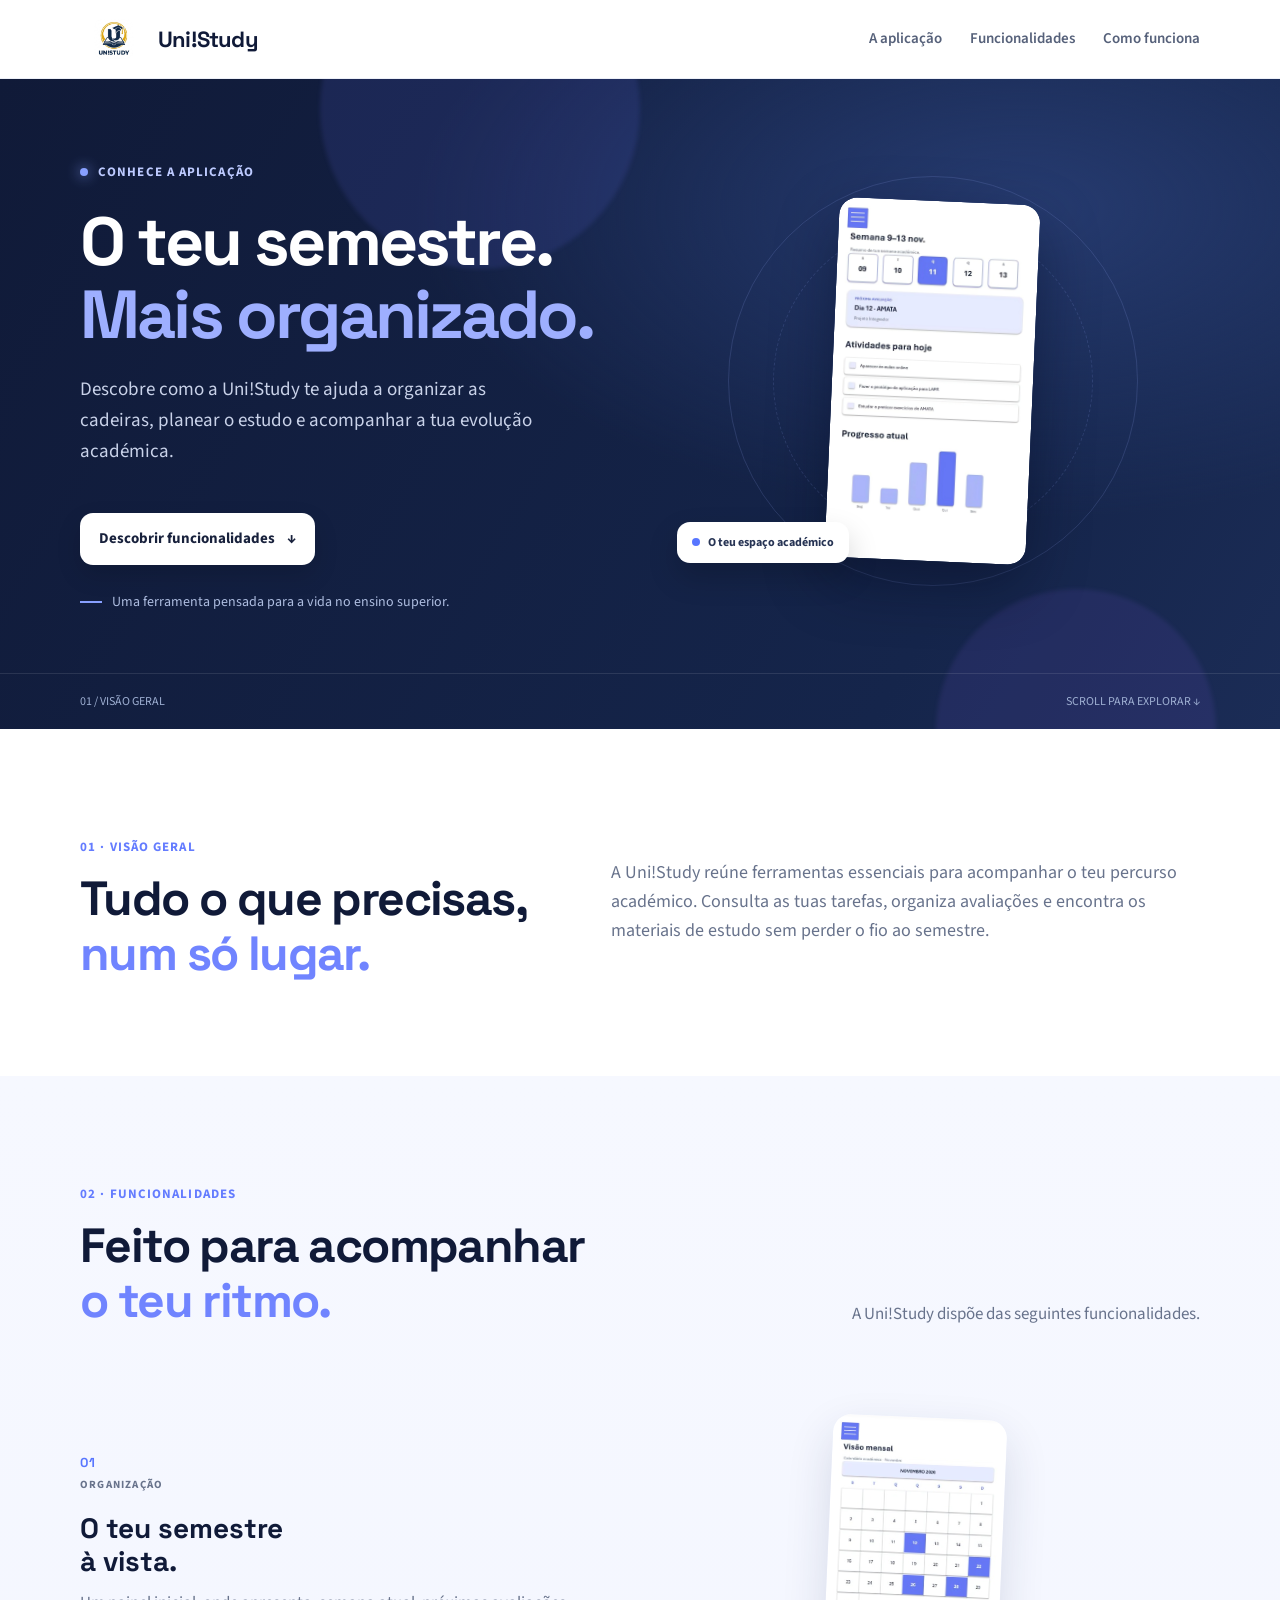
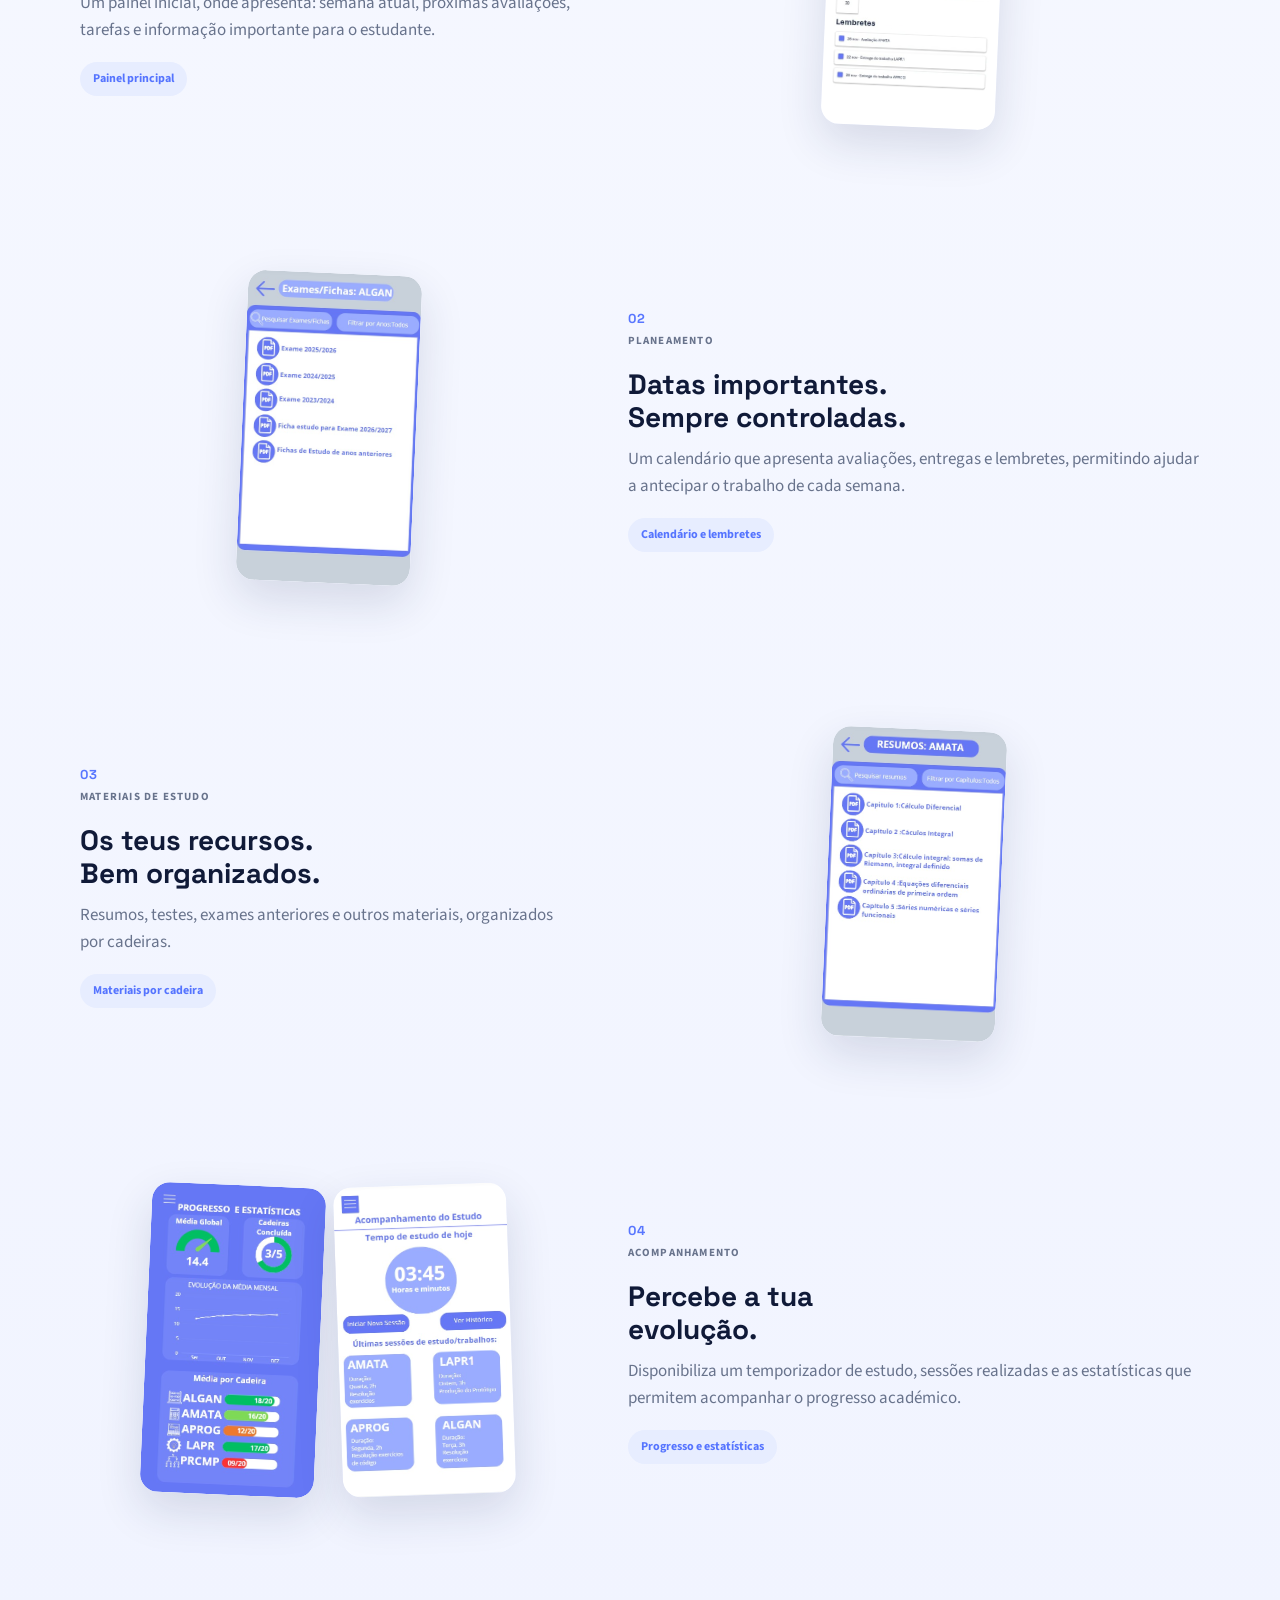
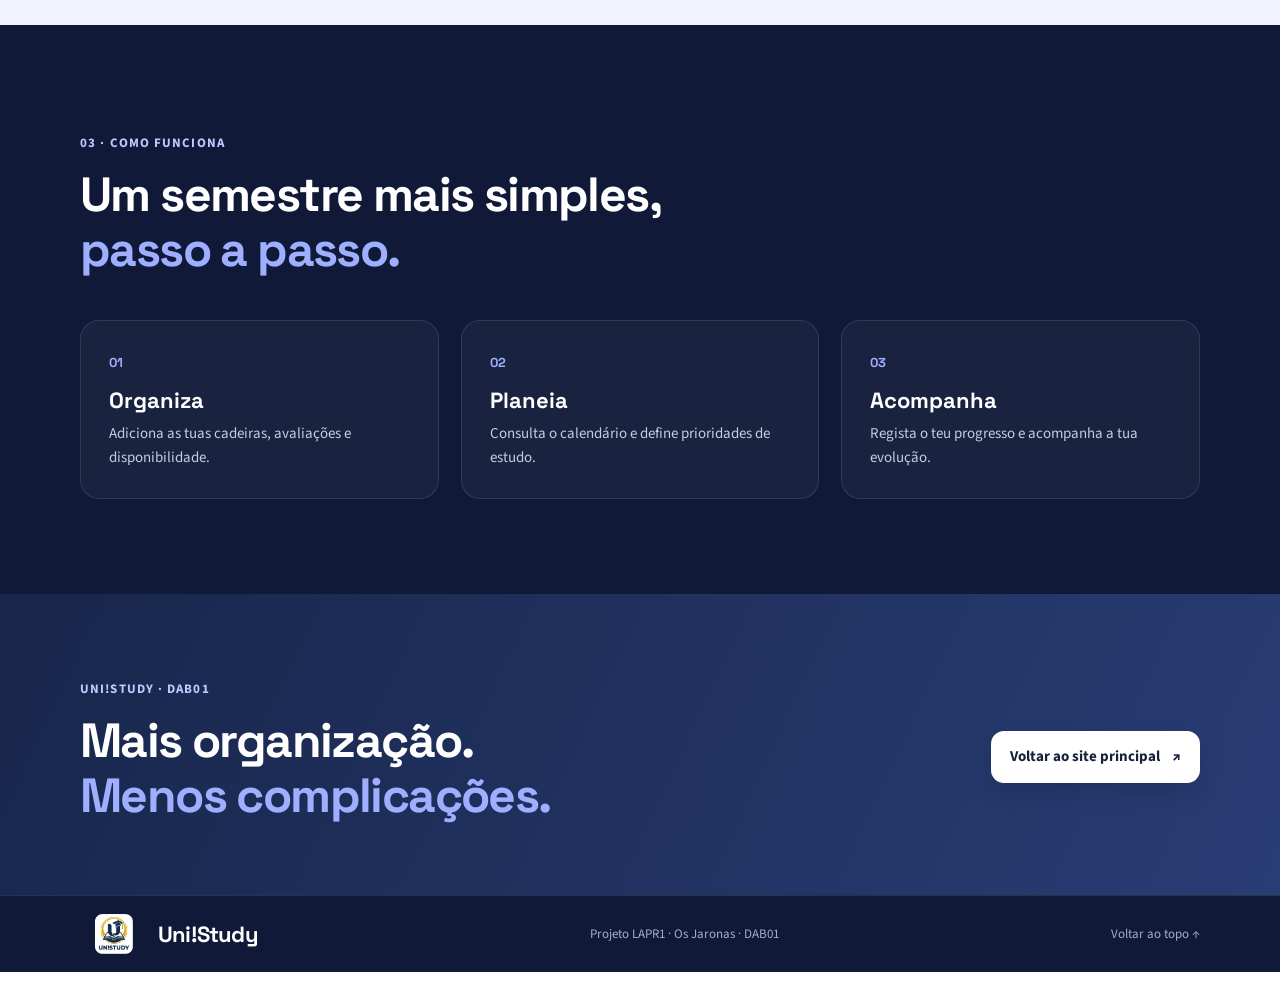
==== aplicacao.html @ e9f50d37 "Increase logo size in header and footer" ====
<!DOCTYPE html>
<html lang="pt">
<head>
  <meta charset="UTF-8">
  <meta name="viewport" content="width=device-width, initial-scale=1.0">
  <meta name="description" content="Conhece as funcionalidades da aplicação Uni!Study.">
  <title>Conhece a Uni!Study | Os Jaronas</title>
  <link rel="preconnect" href="https://fonts.googleapis.com">
  <link rel="preconnect" href="https://fonts.gstatic.com" crossorigin>
  <link href="https://fonts.googleapis.com/css2?family=Space+Grotesk:wght@500;600;700&family=Source+Sans+3:wght@400;600;700&display=swap" rel="stylesheet">
  <link rel="stylesheet" href="css/aplicacao.css">
</head>
<body>
  <header class="site-header">
    <div class="container header-inner">
      <a class="brand" href="index.html" aria-label="Uni!Study - página inicial">
        <img src="images/App-logo.png" alt="Logótipo Uni!Study" class="brand-logo" style="width:68px;height:68px;max-width:none;max-height:none;object-fit:contain;transform:scale(2);transform-origin:center;display:block;">
        <span>Uni!Study</span>
      </a>
      <nav aria-label="Navegação principal">
        <a href="#visao-geral">A aplicação</a>
        <a href="#funcionalidades">Funcionalidades</a>
        <a href="#como-funciona">Como funciona</a>
      </nav>
    </div>
  </header>

  <main>
    <section class="hero">
      <div class="hero-glow glow-one"></div><div class="hero-glow glow-two"></div>
      <div class="container hero-grid">
        <div class="hero-copy">
          <p class="eyebrow"><span></span> CONHECE A APLICAÇÃO</p>
          <h1>O teu semestre.<br><em>Mais organizado.</em></h1>
          <p class="hero-description">Descobre como a Uni!Study te ajuda a organizar as cadeiras, planear o estudo e acompanhar a tua evolução académica.</p>
          <a class="button button-light" href="#visao-geral">Descobrir funcionalidades <span>↓</span></a>
          <div class="hero-note"><span class="note-line"></span> Uma ferramenta pensada para a vida no ensino superior.</div>
        </div>
        <div class="hero-visual">
          <div class="app-print-card hero-print">
            <img src="images/image2.jpg" alt="Captura de ecrã da aplicação Uni!Study" width="380" height="340">
          </div>
          <div class="floating-label"><span class="floating-dot"></span> O teu espaço académico</div>
          <div class="hero-orbit orbit-a"></div><div class="hero-orbit orbit-b"></div>
        </div>
      </div>
      <div class="hero-bottom"><div class="container"><span>01 / VISÃO GERAL</span><span>SCROLL PARA EXPLORAR ↓</span></div></div>
    </section>

    <section class="intro-section section" id="visao-geral">
      <div class="container intro-grid">
        <div>
          <p class="eyebrow eyebrow-dark">01 · VISÃO GERAL</p>
          <h2>Tudo o que precisas,<br><em>num só lugar.</em></h2>
        </div>
        <div class="intro-text">
          <p>A Uni!Study reúne ferramentas essenciais para acompanhar o teu percurso académico. Consulta as tuas tarefas, organiza avaliações e encontra os materiais de estudo sem perder o fio ao semestre.</p>
        </div>
      </div>
    </section>

    <section class="feature-section section" id="funcionalidades">
      <div class="container">
        <div class="section-heading">
          <div><p class="eyebrow eyebrow-dark">02 · FUNCIONALIDADES</p><h2>Feito para acompanhar<br><em>o teu ritmo.</em></h2></div>
          <p>A Uni!Study dispõe das seguintes funcionalidades.</p>
        </div>

        <article class="feature-row">
          <div class="feature-copy">
            <span class="feature-number">01</span><p class="feature-label">ORGANIZAÇÃO</p>
            <h3>O teu semestre<br>à vista.</h3>
            <p>Um painel inicial, onde apresenta: semana atual, próximas avaliações, tarefas e informação importante para o estudante.</p>
            <span class="feature-chip">Painel principal</span>
          </div>
          <div class="feature-image">
            <div class="app-print-card">
              <img src="images/image3.jpeg" alt="Ecrã do painel principal" width="380" height="340">
            </div>
          </div>
        </article>

        <article class="feature-row reverse">
          <div class="feature-copy">
            <span class="feature-number">02</span><p class="feature-label">PLANEAMENTO</p>
            <h3>Datas importantes.<br>Sempre controladas.</h3>
            <p>Um calendário que apresenta avaliações, entregas e lembretes, permitindo ajudar a antecipar o trabalho de cada semana.</p>
            <span class="feature-chip">Calendário e lembretes</span>
          </div>
          <div class="feature-image">
            <div class="app-print-card">
              <img src="images/image4.jpeg" alt="Ecrã do calendário da aplicação" width="380" height="340">
            </div>
          </div>
        </article>

        <article class="feature-row">
          <div class="feature-copy">
            <span class="feature-number">03</span><p class="feature-label">MATERIAIS DE ESTUDO</p>
            <h3>Os teus recursos.<br>Bem organizados.</h3>
            <p>Resumos, testes, exames anteriores e outros materiais, organizados por cadeiras.</p>
            <span class="feature-chip">Materiais por cadeira</span>
          </div>
          <div class="feature-image">
            <div class="app-print-card">
              <img src="images/image5.jpeg" alt="Ecrã dos materiais de estudo" width="380" height="340">
            </div>
          </div>
        </article>

        <article class="feature-row reverse">
          <div class="feature-copy">
            <span class="feature-number">04</span><p class="feature-label">ACOMPANHAMENTO</p>
            <h3>Percebe a tua<br>evolução.</h3>
            <p>Disponibiliza um temporizador de estudo, sessões realizadas e as estatísticas que permitem acompanhar o progresso académico.</p>
            <span class="feature-chip">Progresso e estatísticas</span>
          </div>
          <div class="feature-image">
            <div class="app-print-card">
              <img src="images/image6.jpeg" alt="Ecrã de acompanhamento do progresso" width="380" height="340">
            </div>
            <div class="app-print-card">
              <img src="images/image7.jpeg" alt="Segundo ecrã de acompanhamento do progresso" width="380" height="340">
            </div>
          </div>
        </article>
      </div>
    </section>

    <section class="how-section section" id="como-funciona">
      <div class="container">
        <p class="eyebrow">03 · COMO FUNCIONA</p>
        <div class="how-heading"><h2>Um semestre mais simples,<br><em>passo a passo.</em></h2></div>
        <div class="steps">
          <article><span>01</span><h3>Organiza</h3><p>Adiciona as tuas cadeiras, avaliações e disponibilidade.</p></article>
          <article><span>02</span><h3>Planeia</h3><p>Consulta o calendário e define prioridades de estudo.</p></article>
          <article><span>03</span><h3>Acompanha</h3><p>Regista o teu progresso e acompanha a tua evolução.</p></article>
        </div>
      </div>
    </section>

    <section class="closing-section">
      <div class="container closing-inner">
        <div><p class="eyebrow">UNi!STUDY · DAB01</p><h2>Mais organização.<br><em>Menos complicações.</em></h2></div>
        <a class="button button-light" href="index.html">Voltar ao site principal <span>↗</span></a>
      </div>
    </section>
  </main>

  <footer class="footer">
    <div class="container footer-inner">
      <a class="brand footer-brand" href="index.html">
        <img src="images/App-logo.png" alt="Logótipo Uni!Study" class="brand-logo" style="width:68px;height:68px;max-width:none;max-height:none;object-fit:contain;transform:scale(2);transform-origin:center;display:block;">
        <span>Uni!Study</span>
      </a>
      <span>Projeto LAPR1 · Os Jaronas · DAB01</span>
      <a href="#top" onclick="window.scrollTo({top:0,behavior:'smooth'});return false;">Voltar ao topo ↑</a>
    </div>
  </footer>
</body>
</html>
---- css/aplicacao.css ----
:root{--navy:#101a38;--navy-2:#18264b;--blue:#5876ff;--violet:#8a67f5;--ink:#18213c;--muted:#68738c;--pale:#f5f7ff;--white:#fff;--line:#e8ebf5;--font-heading:'Space Grotesk',sans-serif;--font-body:'Source Sans 3',sans-serif}
*{box-sizing:border-box}html{scroll-behavior:smooth;scroll-padding-top:90px}body{margin:0;font-family:var(--font-body);color:var(--ink);background:#fff;font-size:17px;line-height:1.6;overflow-x:hidden}a{color:inherit;text-decoration:none}.container{width:min(1120px,calc(100% - 48px));margin-inline:auto}
.site-header{position:sticky;top:0;z-index:50;background:rgba(255,255,255,.92);backdrop-filter:blur(14px);border-bottom:1px solid rgba(230,234,245,.75)}.header-inner{height:78px;display:flex;align-items:center;justify-content:space-between;gap:26px}.brand{display:flex;align-items:center;gap:10px;font:700 22px var(--font-heading);letter-spacing:-.8px;color:var(--navy)}.brand-mark{width:34px;height:34px;border-radius:10px;display:grid;place-items:center;background:linear-gradient(135deg,var(--blue),var(--violet));color:#fff;font-size:15px}.site-header nav{display:flex;align-items:center;gap:28px}.site-header nav a{font-weight:600;font-size:15px;color:#56617a;transition:color .2s}.site-header nav a:hover{color:var(--blue)}
.hero{position:relative;overflow:hidden;background:radial-gradient(ellipse at 80% 20%,#263b70 0,transparent 42%),linear-gradient(120deg,#101a38,#15254b 75%,#1b2c56);color:#fff;min-height:620px;max-height:740px}.hero-grid{position:relative;z-index:2;display:grid;grid-template-columns:minmax(0,1fr) minmax(0,1fr);align-items:center;gap:50px;padding-top:70px;padding-bottom:60px}.hero-copy{max-width:540px;min-width:0}.eyebrow{display:flex;align-items:center;gap:10px;color:#bdcaff;font-weight:700;font-size:13px;letter-spacing:1.1px;text-transform:uppercase}.eyebrow span{width:8px;height:8px;background:#88a0ff;border-radius:50%;box-shadow:0 0 14px #88a0ff}.eyebrow-dark{color:#647cff}.eyebrow-dark span{display:none}.hero h1{font:700 clamp(44px,5.4vw,68px)/1.08 var(--font-heading);letter-spacing:-2.8px;margin:22px 0}.hero h1 em,.section-heading h2 em,.intro-section h2 em,.how-section h2 em,.closing-section h2 em{font-style:normal;color:#9eafff}.section-heading h2 em,.intro-section h2 em{color:#7084ff}.hero-description{font-size:19px;color:#c9d2e9;max-width:475px;line-height:1.65}.button{display:inline-flex;align-items:center;gap:12px;border-radius:13px;padding:14px 19px;font-weight:700;font-size:15px;margin-top:26px;transition:transform .2s,box-shadow .2s}.button:hover{transform:translateY(-2px)}.button-light{color:#18213c;background:#fff;box-shadow:0 10px 24px rgba(0,0,0,.13)}.button-light:hover{box-shadow:0 13px 30px rgba(0,0,0,.2)}.hero-note{margin-top:26px;color:#aebde0;font-size:14px;display:flex;align-items:center;gap:10px}.note-line{width:22px;height:2px;background:#88a0ff;display:inline-block}.hero-visual{position:relative;height:400px;min-width:0;display:flex;align-items:center;justify-content:center}.floating-label{position:absolute;z-index:3;bottom:18px;left:12px;display:flex;align-items:center;gap:8px;background:#fff;color:#273454;padding:11px 15px;border-radius:13px;font-size:12px;font-weight:700;box-shadow:0 14px 30px rgba(0,0,0,.18)}.floating-dot{width:8px;height:8px;border-radius:50%;background:#5876ff}.hero-orbit{position:absolute;border:1px solid rgba(153,174,255,.16);border-radius:50%}.orbit-a{width:410px;height:410px}.orbit-b{width:320px;height:320px;border-style:dashed}.hero-glow{position:absolute;border-radius:50%;filter:blur(2px);pointer-events:none}.glow-one{width:320px;height:320px;background:rgba(104,118,255,.12);top:-130px;left:25%}.glow-two{width:280px;height:280px;background:rgba(144,104,255,.1);bottom:-140px;right:5%}.hero-bottom{border-top:1px solid rgba(255,255,255,.1);position:relative;z-index:2}.hero-bottom .container{height:55px;display:flex;justify-content:space-between;align-items:center;color:#9eafd2;font-size:12px}

.app-print-card{position:relative!important;z-index:2!important;width:auto!important;max-width:100%!important;height:auto!important;max-height:360px!important;border-radius:18px!important;overflow:hidden!important;background:transparent!important;border:none!important;box-shadow:0 22px 60px rgba(4,10,29,.42)!important;transform:rotate(2.5deg)!important}
.app-print-card img{width:auto!important;height:auto!important;max-width:100%!important;max-height:360px!important;border-radius:18px!important;object-fit:contain!important;display:block!important}

.section{padding:95px 0}.intro-section{background:#fff}.intro-grid{display:grid;grid-template-columns:minmax(0,1fr) minmax(0,1.2fr);gap:40px;align-items:center}.intro-section h2,.section-heading h2,.how-section h2,.closing-section h2{font:700 clamp(34px,4vw,48px)/1.15 var(--font-heading);letter-spacing:-1.6px;margin:0;color:var(--navy)}.intro-text p{margin:0;color:var(--muted);font-size:18px}
.feature-section{background:linear-gradient(180deg,#f6f8ff,#f1f4ff)}.section-heading{display:flex;justify-content:space-between;align-items:end;gap:30px;margin-bottom:54px}.section-heading>p{margin:0;color:var(--muted);font-size:17px}
.feature-row{display:grid;grid-template-columns:minmax(0,1fr) minmax(0,1.15fr);gap:50px;align-items:center;margin-bottom:76px}.feature-row:last-child{margin-bottom:0}.feature-row.reverse .feature-copy{order:2}.feature-row.reverse .feature-image{order:1}.feature-number{font:700 13px var(--font-heading);color:var(--blue);letter-spacing:1.2px}.feature-label{font-size:11px;letter-spacing:1.2px;text-transform:uppercase;font-weight:700;color:#8b95ab;margin:6px 0 8px}.feature-copy h3{font:700 28px/1.18 var(--font-heading);margin:0 0 12px;color:var(--navy)}.feature-copy p{margin:0 0 18px;color:var(--muted)}.feature-chip{display:inline-block;padding:7px 13px;border-radius:999px;background:#e7edff;color:#5574ff;font-size:12px;font-weight:700}
.feature-image{position:relative;min-height:380px;min-width:0;display:flex;flex-wrap:wrap;gap:18px;align-items:center;justify-content:center}.feature-image .app-print-card{box-shadow:0 18px 45px rgba(25,40,85,.14)!important;max-height:310px!important}.feature-image .app-print-card img{max-height:310px!important}.feature-image .app-print-card:nth-child(2){transform:rotate(-2deg)!important}.image-index{position:absolute;bottom:8px;right:12px;z-index:3;font:700 11px var(--font-heading);letter-spacing:1.2px;color:#68738c;background:rgba(255,255,255,.9);padding:5px 10px;border-radius:8px}

.how-section{background:#101a38;color:#fff}.how-section h2{color:#fff}.steps{display:grid;grid-template-columns:repeat(3,minmax(0,1fr));gap:22px;margin-top:42px}.steps article{background:rgba(255,255,255,.04);border:1px solid rgba(255,255,255,.11);border-radius:19px;padding:28px}.steps article span{font:700 13px var(--font-heading);color:#9eafff}.steps article h3{font:700 22px var(--font-heading);margin:10px 0 8px}.steps article p{margin:0;color:#c4cde3;font-size:15px}
.closing-section{padding:72px 0;background:linear-gradient(115deg,#18264b,#293d75);color:#fff}.closing-section h2{color:#fff}.closing-inner{display:flex;align-items:center;justify-content:space-between;gap:24px;flex-wrap:wrap}
.footer{background:#101a38;color:#fff;border-top:1px solid rgba(255,255,255,.1)}.footer-inner{height:76px;display:flex;align-items:center;justify-content:space-between;gap:20px;font-size:13px;color:#9eafd2}.footer-brand{color:#fff}

@media(max-width:720px){.hero{max-height:none}.site-header nav{gap:16px}.site-header nav a{font-size:13px}.hero-grid,.intro-grid,.feature-row,.steps{grid-template-columns:1fr}.feature-row.reverse .feature-copy,.feature-row.reverse .feature-image{order:0}.hero-visual,.feature-image{height:auto;min-height:320px}.app-print-card,.app-print-card img,.feature-image .app-print-card,.feature-image .app-print-card img{max-height:260px!important}.section-heading{display:block}.section-heading>p{margin-top:14px}.footer-inner{height:auto;flex-wrap:wrap;padding:18px 0}}
@media(max-width:420px){.container{width:calc(100% - 30px)}.hero-visual,.feature-image{min-height:280px}.app-print-card,.app-print-card img,.feature-image .app-print-card,.feature-image .app-print-card img{max-height:230px!important}}
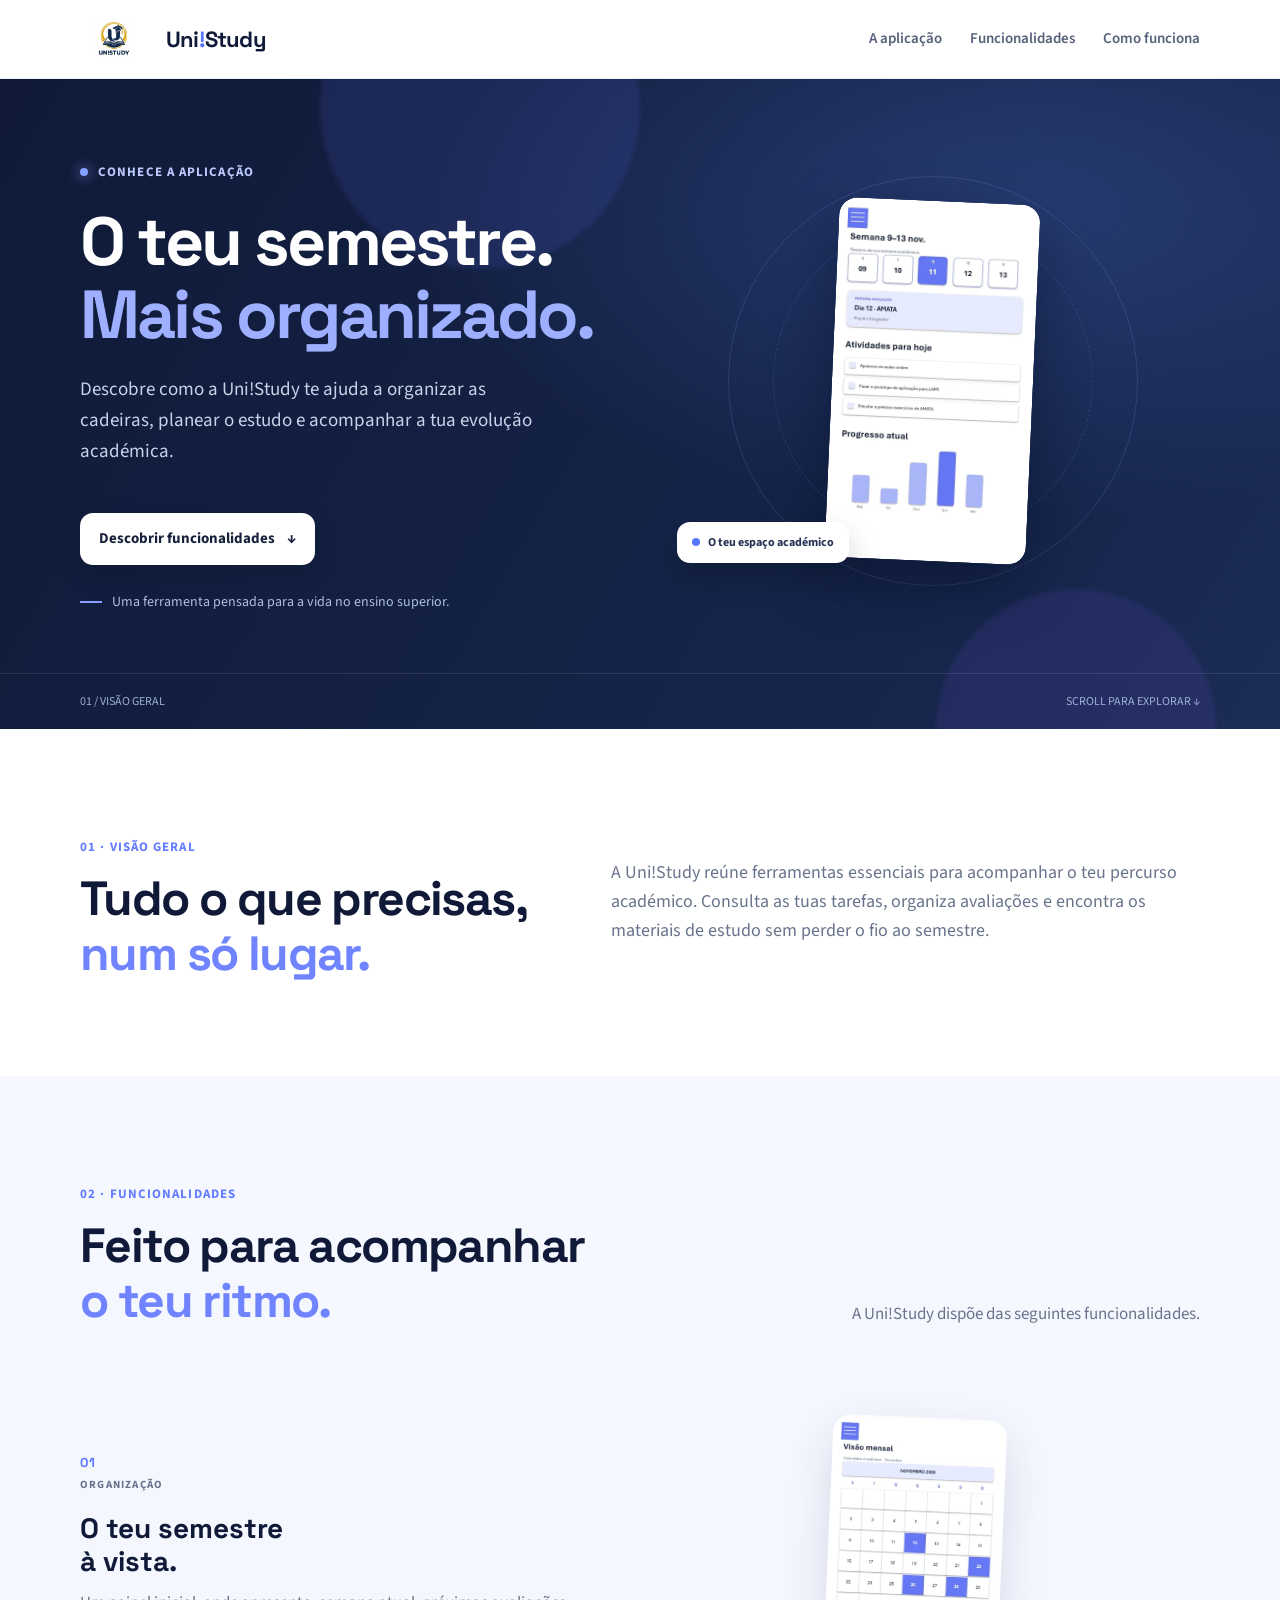
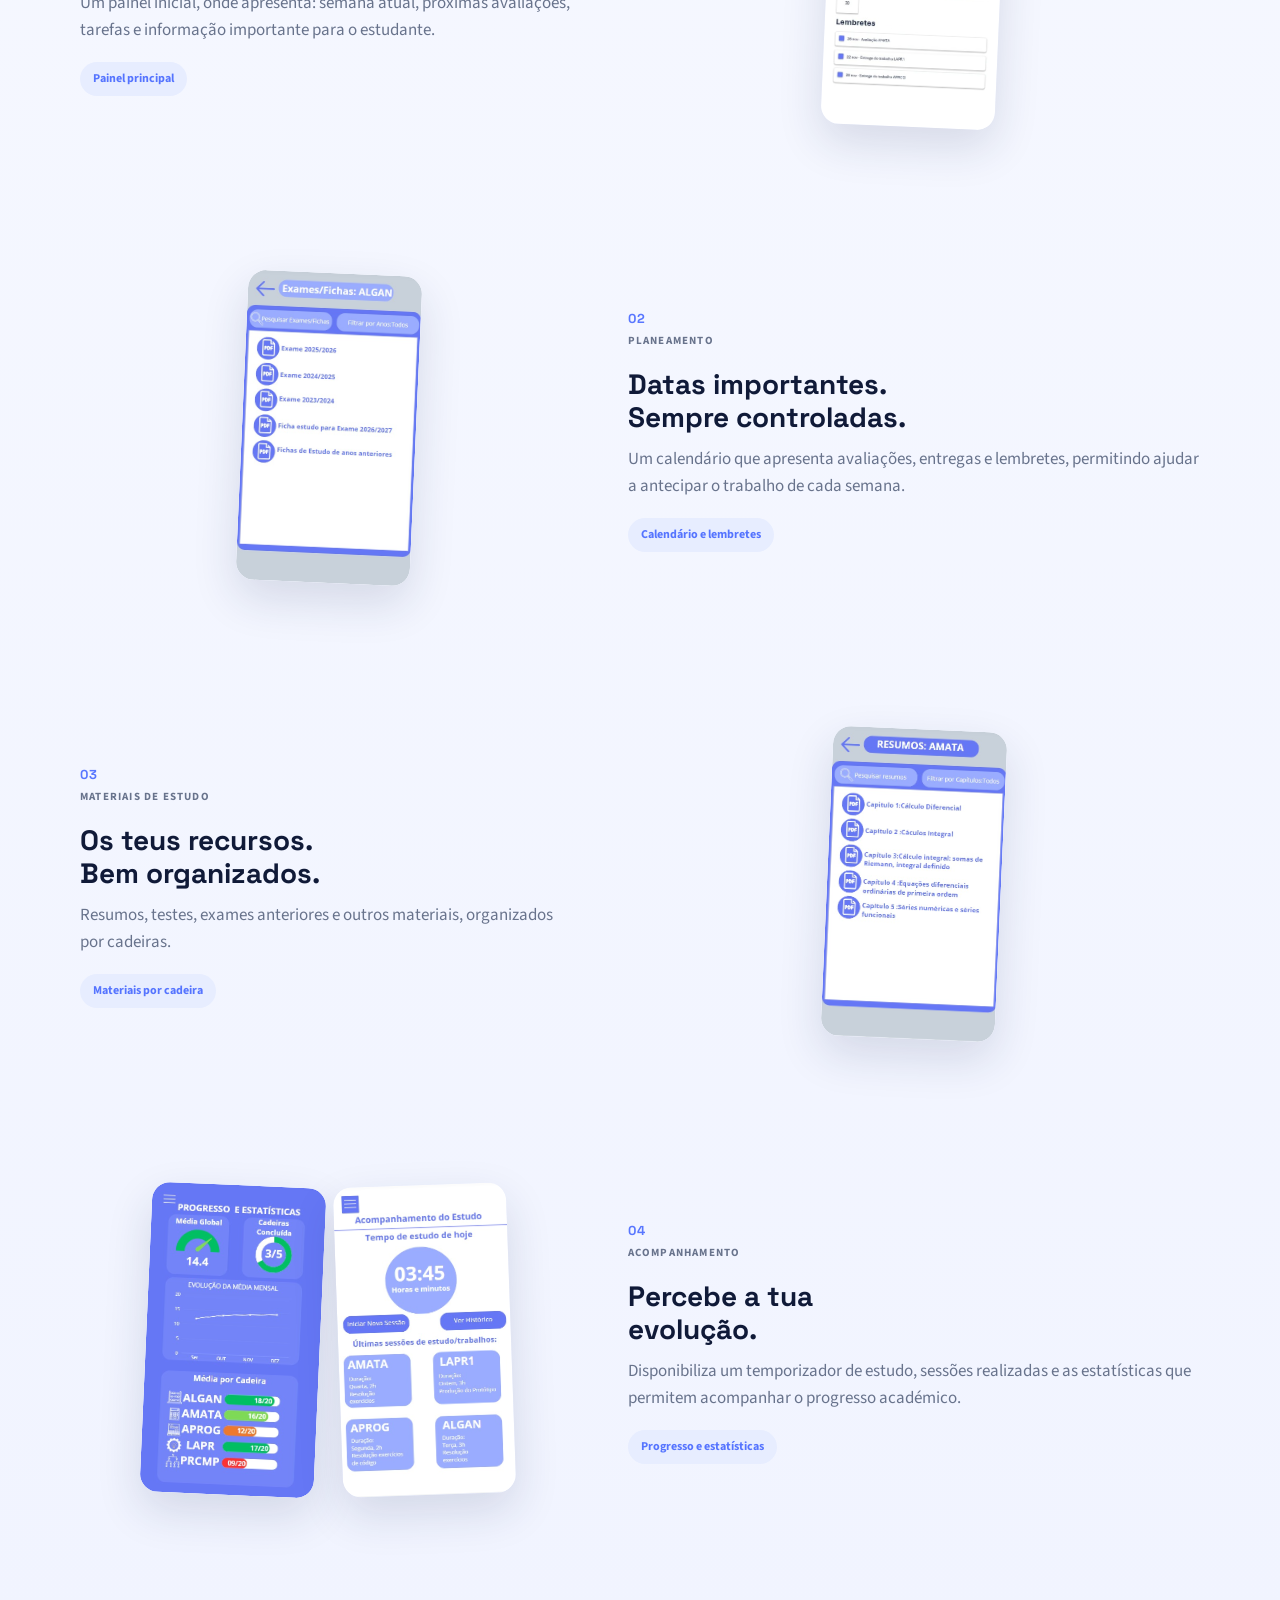
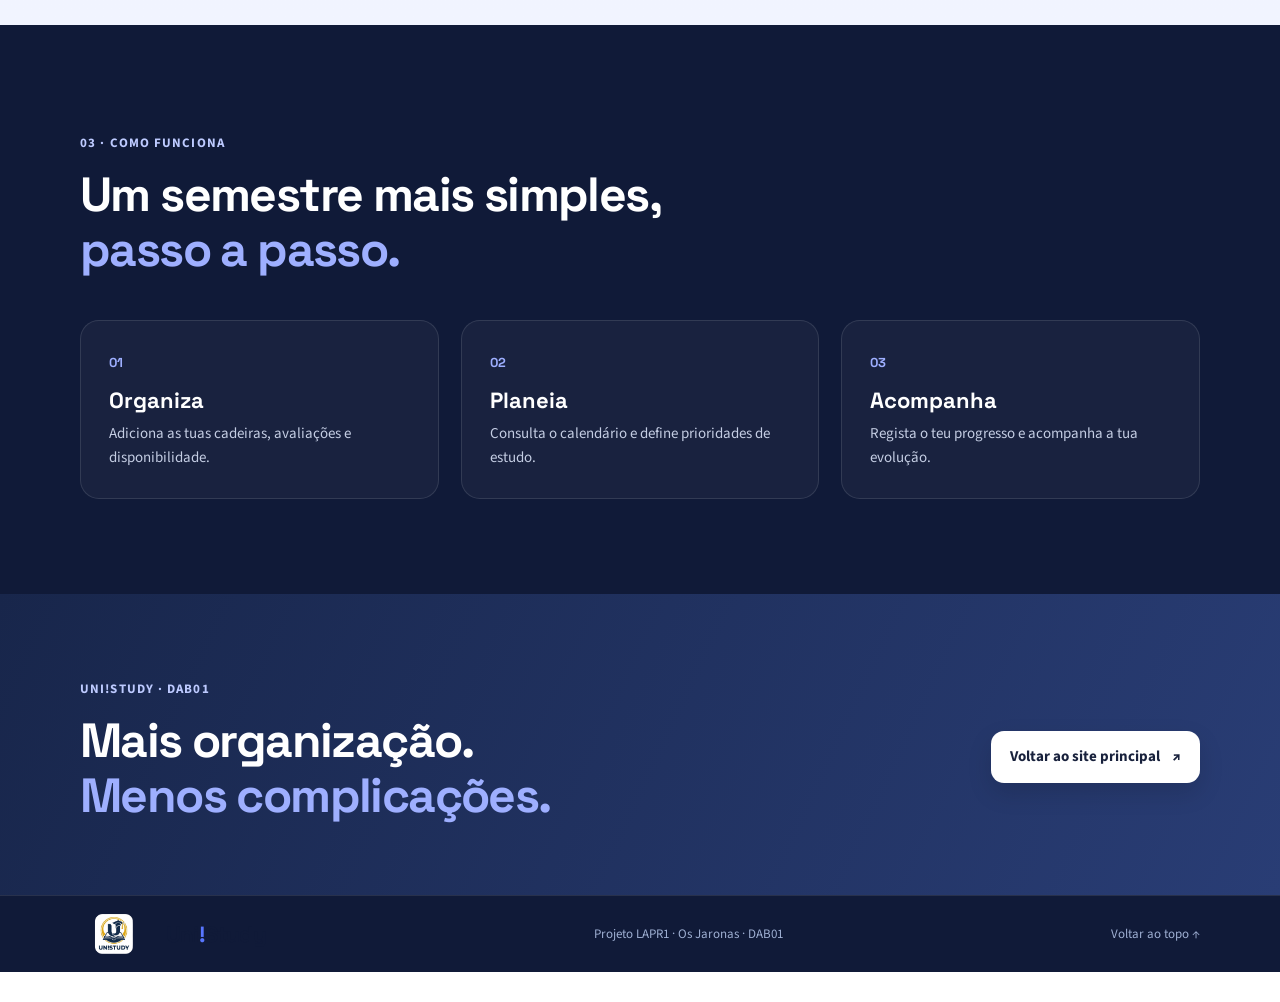
==== commit 3eaab027: "Enhance header and footer branding with styles" ====
--- a/aplicacao.html
+++ b/aplicacao.html
@@ -13,9 +13,9 @@
 <body>
   <header class="site-header">
     <div class="container header-inner">
-      <a class="brand" href="index.html" aria-label="Uni!Study - página inicial">
+      <a class="brand" href="index.html" aria-label="Uni!Study - página inicial" style="display:flex;align-items:center;gap:18px;text-decoration:none;color:#101a38;font:700 22px 'Space Grotesk',sans-serif;letter-spacing:-.8px;">
         <img src="images/App-logo.png" alt="Logótipo Uni!Study" class="brand-logo" style="width:68px;height:68px;max-width:none;max-height:none;object-fit:contain;transform:scale(2);transform-origin:center;display:block;">
-        <span>Uni!Study</span>
+        <span>Uni<span style="color:#5876ff;">!</span>Study</span>
       </a>
       <nav aria-label="Navegação principal">
         <a href="#visao-geral">A aplicação</a>
@@ -149,9 +149,9 @@
 
   <footer class="footer">
     <div class="container footer-inner">
-      <a class="brand footer-brand" href="index.html">
+      <a class="brand footer-brand" href="index.html" style="display:flex;align-items:center;gap:18px;text-decoration:none;color:#101a38;font:700 22px 'Space Grotesk',sans-serif;letter-spacing:-.8px;">
         <img src="images/App-logo.png" alt="Logótipo Uni!Study" class="brand-logo" style="width:68px;height:68px;max-width:none;max-height:none;object-fit:contain;transform:scale(2);transform-origin:center;display:block;">
-        <span>Uni!Study</span>
+        <span>Uni<span style="color:#5876ff;">!</span>Study</span>
       </a>
       <span>Projeto LAPR1 · Os Jaronas · DAB01</span>
       <a href="#top" onclick="window.scrollTo({top:0,behavior:'smooth'});return false;">Voltar ao topo ↑</a>
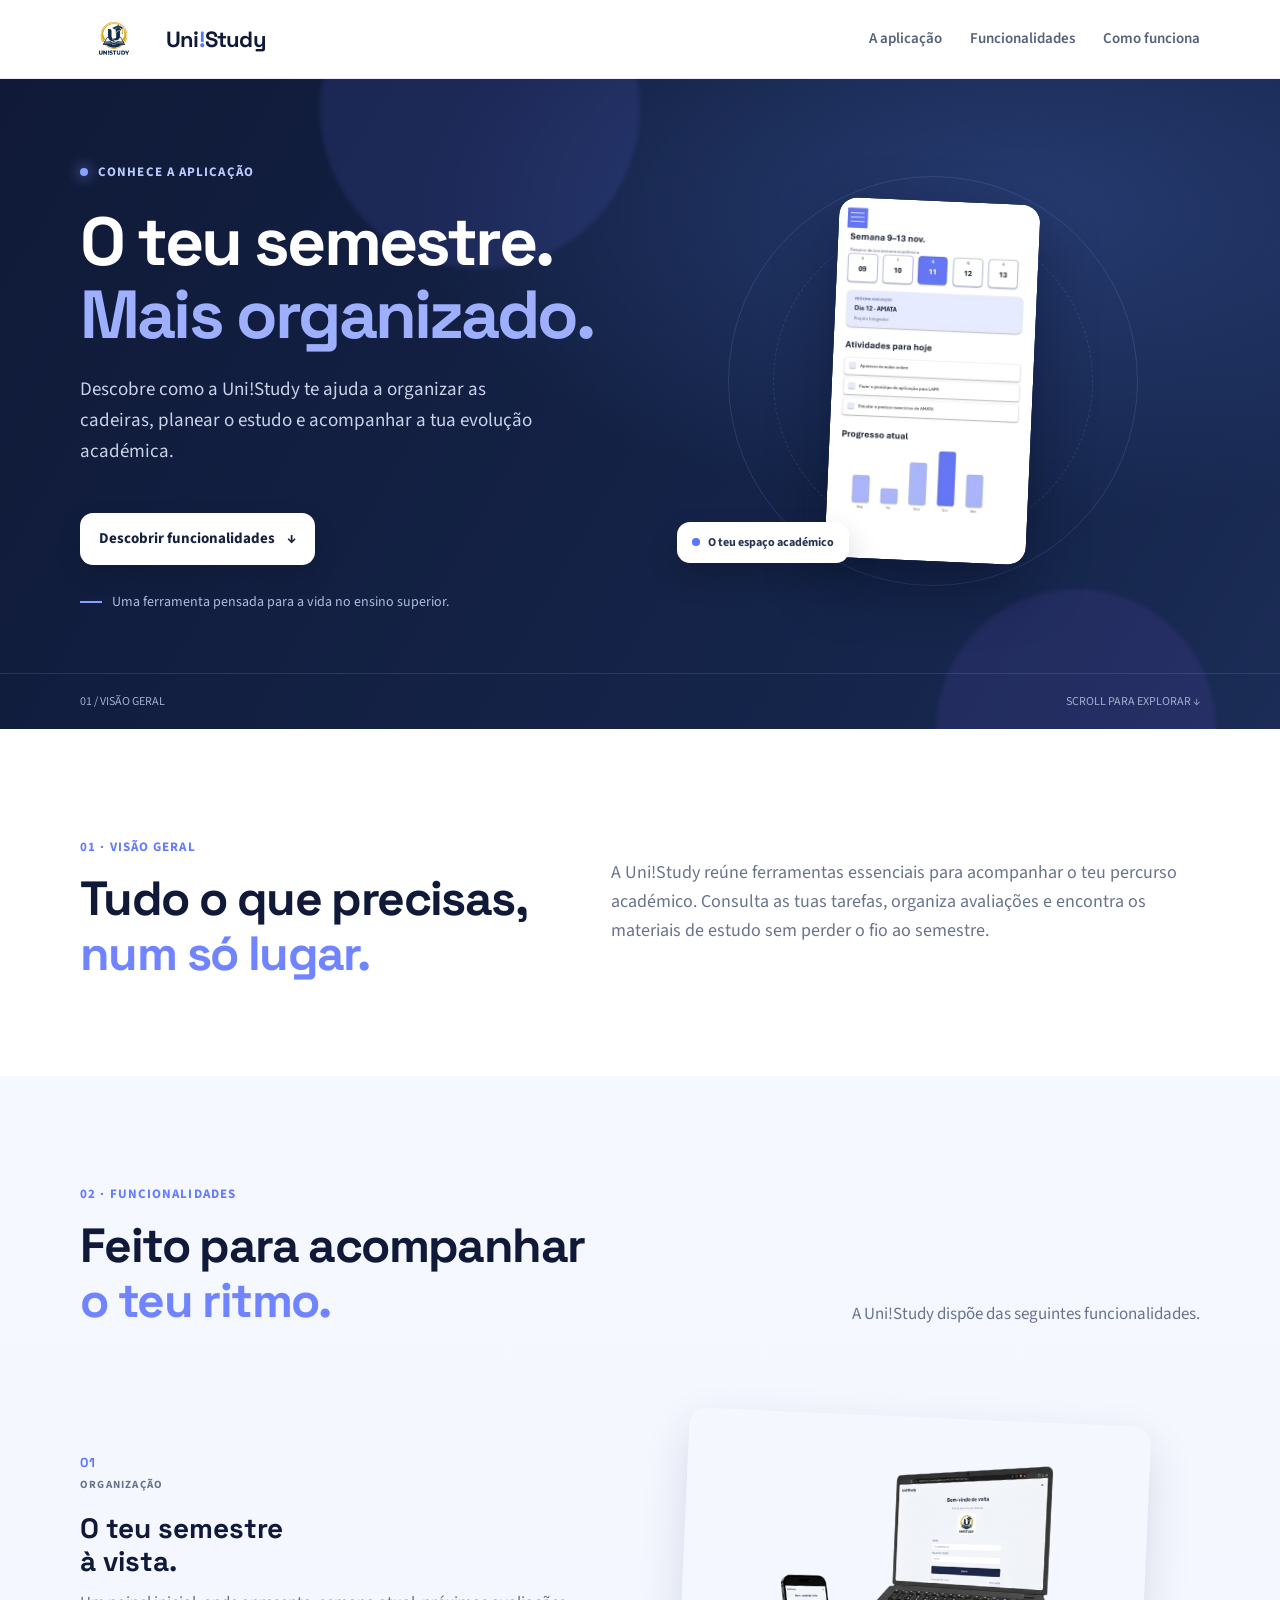
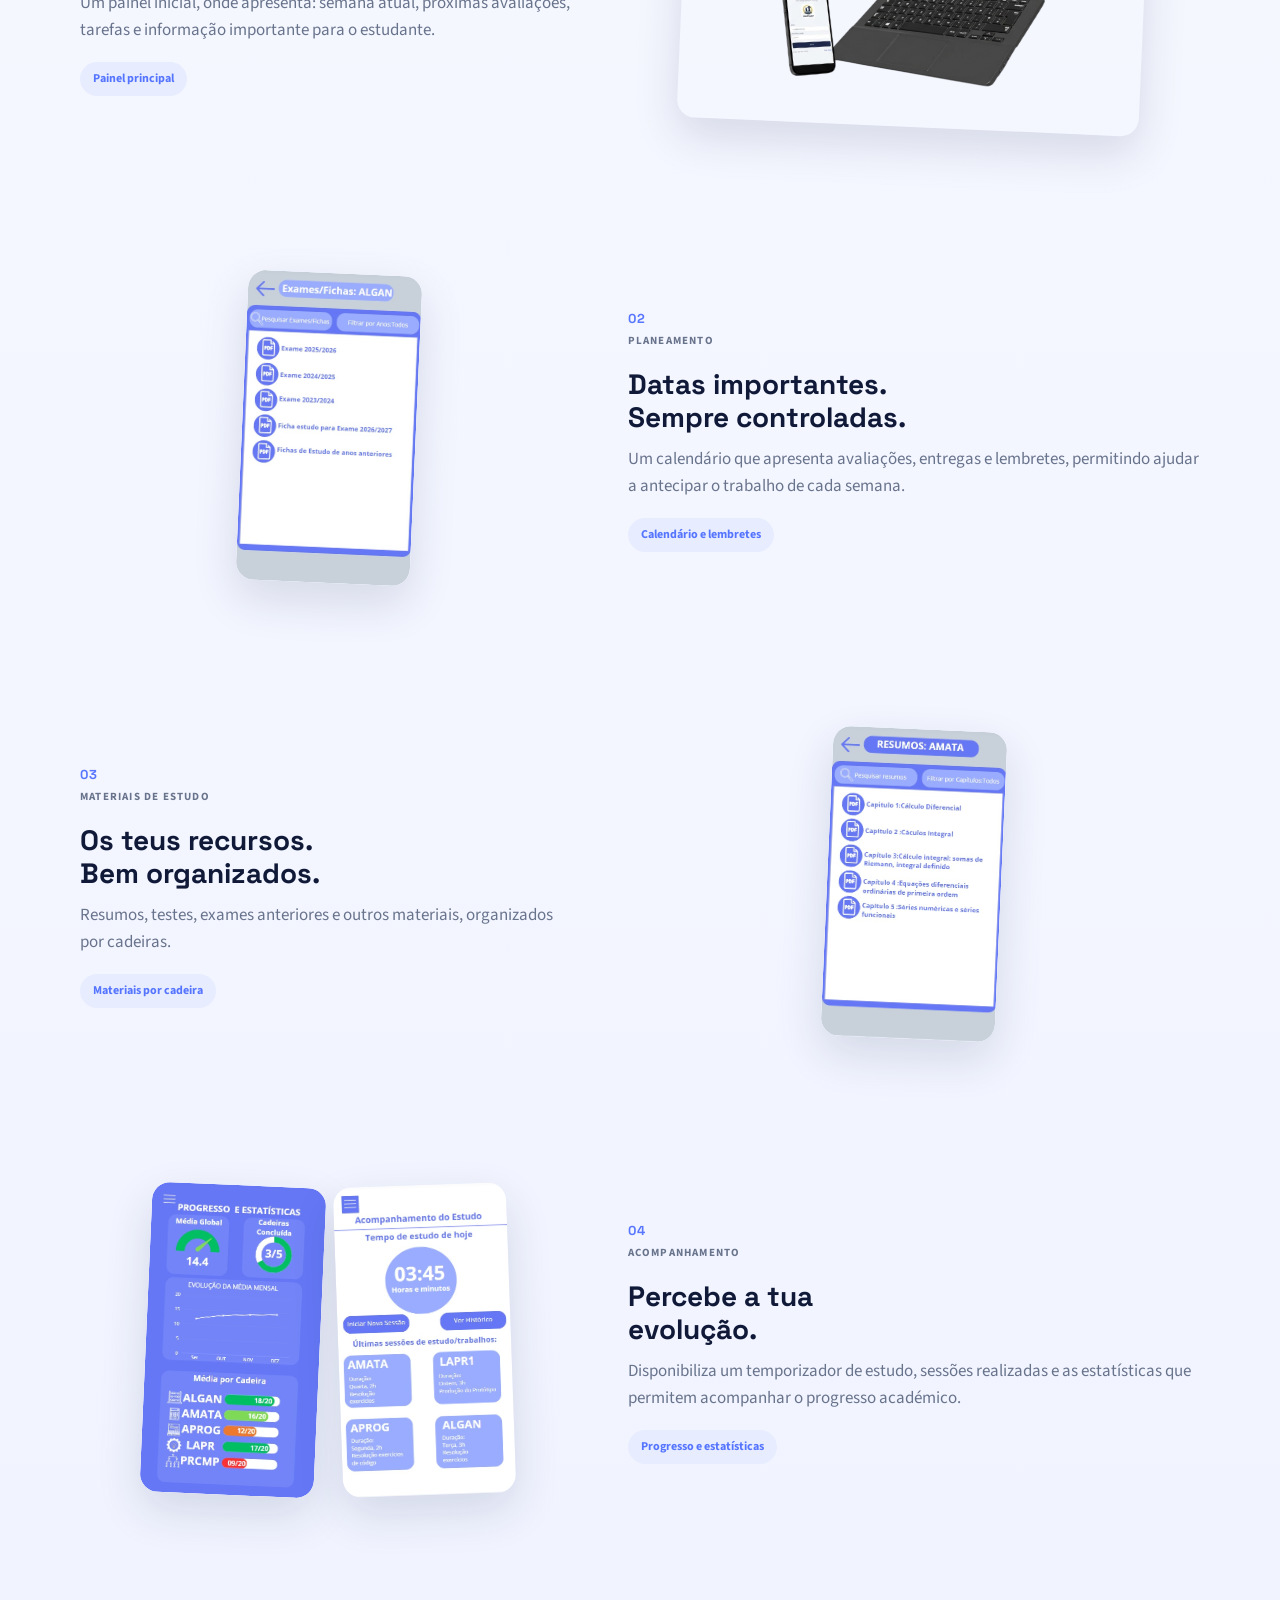
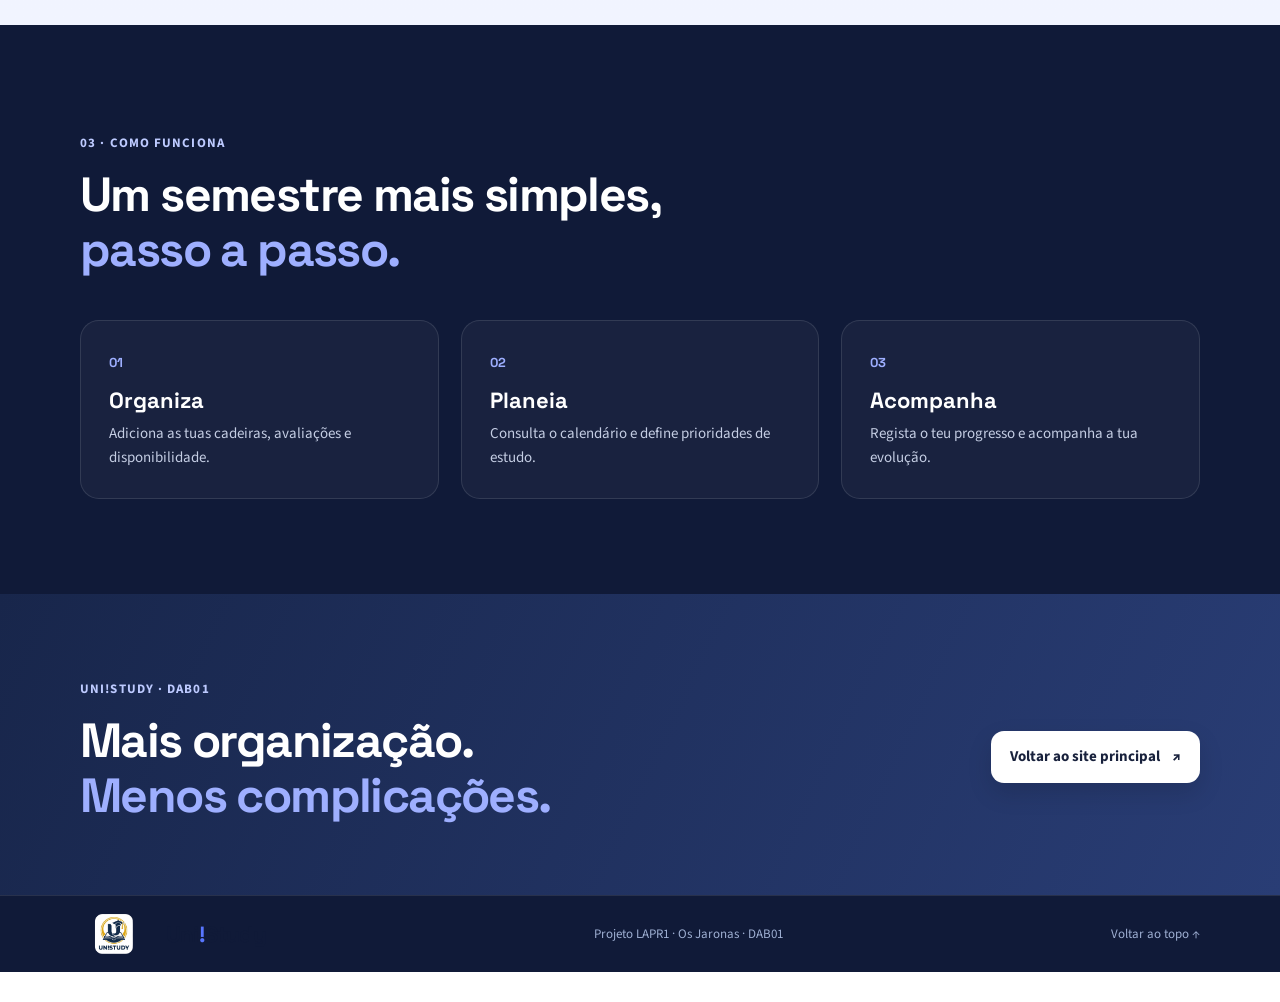
==== commit 3c116ecc: "Update image source in aplicacao.html" ====
--- a/aplicacao.html
+++ b/aplicacao.html
@@ -75,7 +75,7 @@
           </div>
           <div class="feature-image">
             <div class="app-print-card">
-              <img src="images/image3.jpeg" alt="Ecrã do painel principal" width="380" height="340">
+              <img src="images/imagem1.jpeg" alt="Ecrã do painel principal" width="380" height="340">
             </div>
           </div>
         </article>
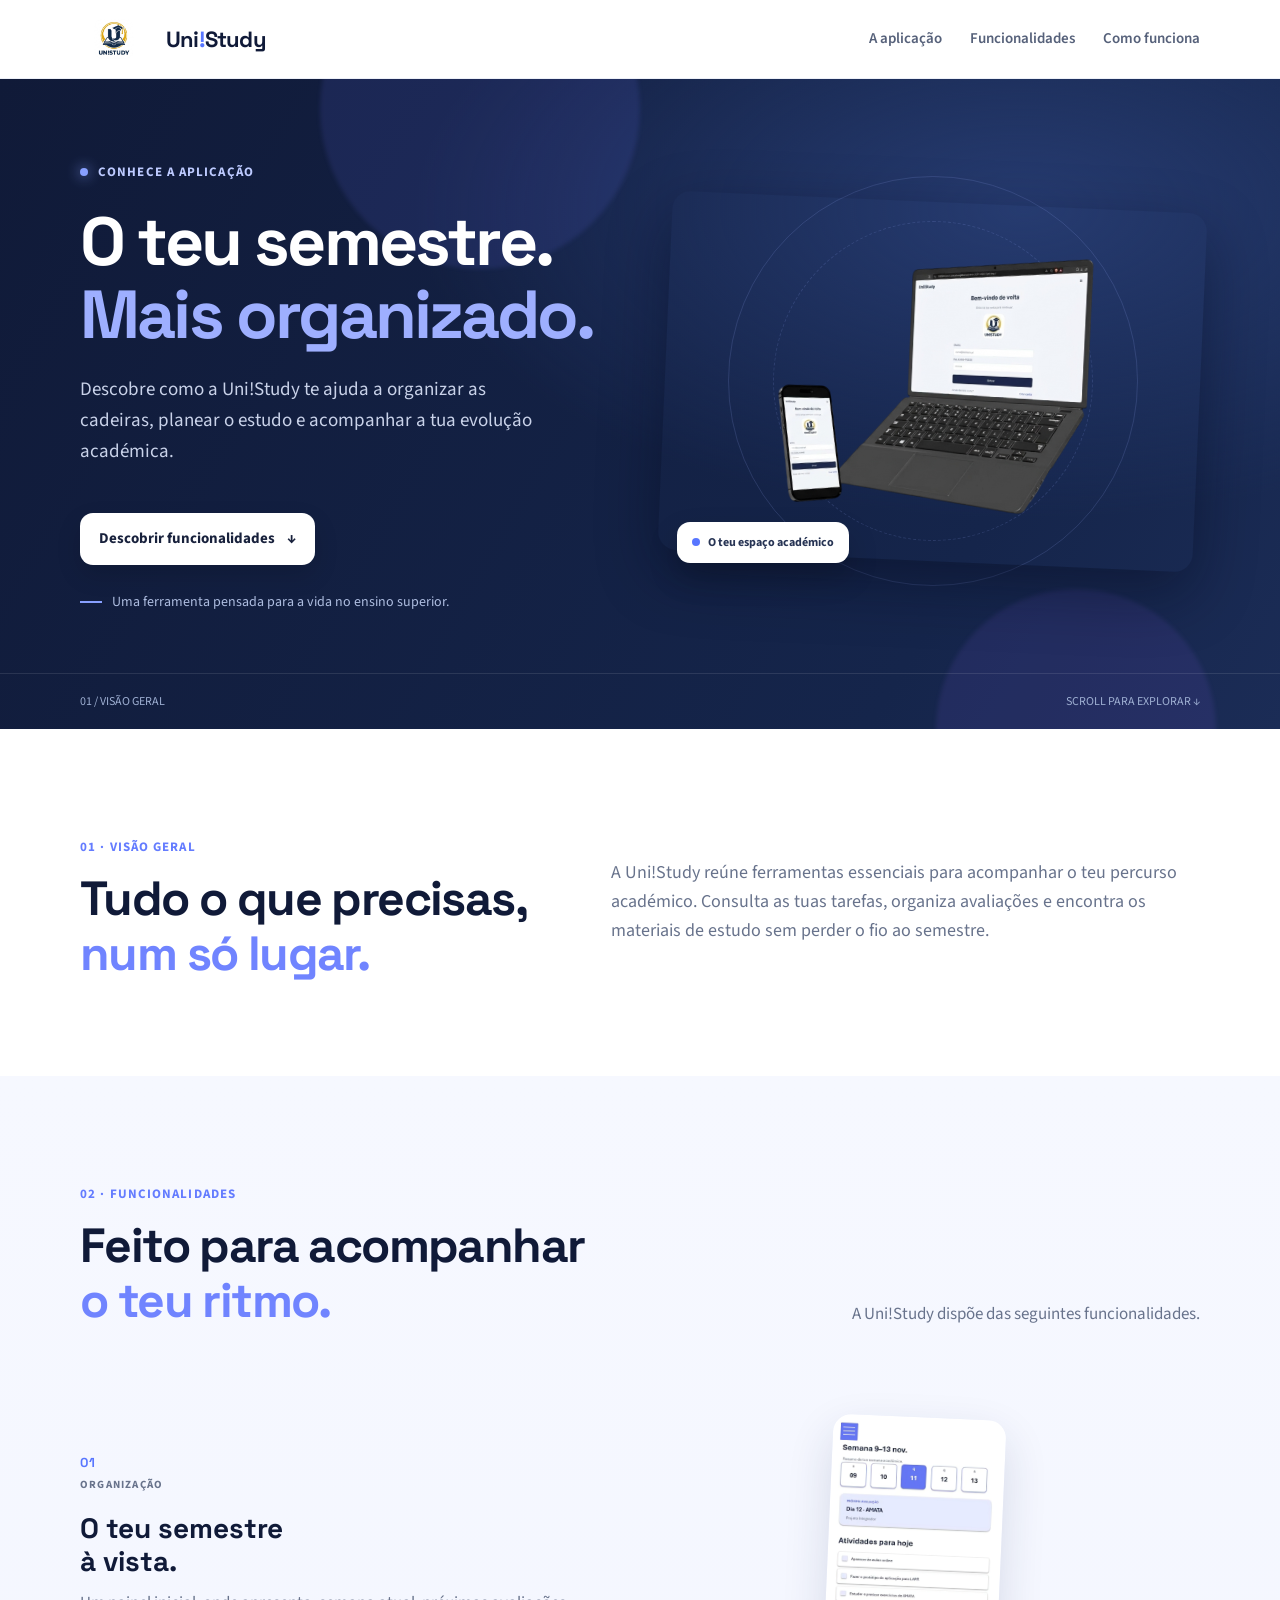
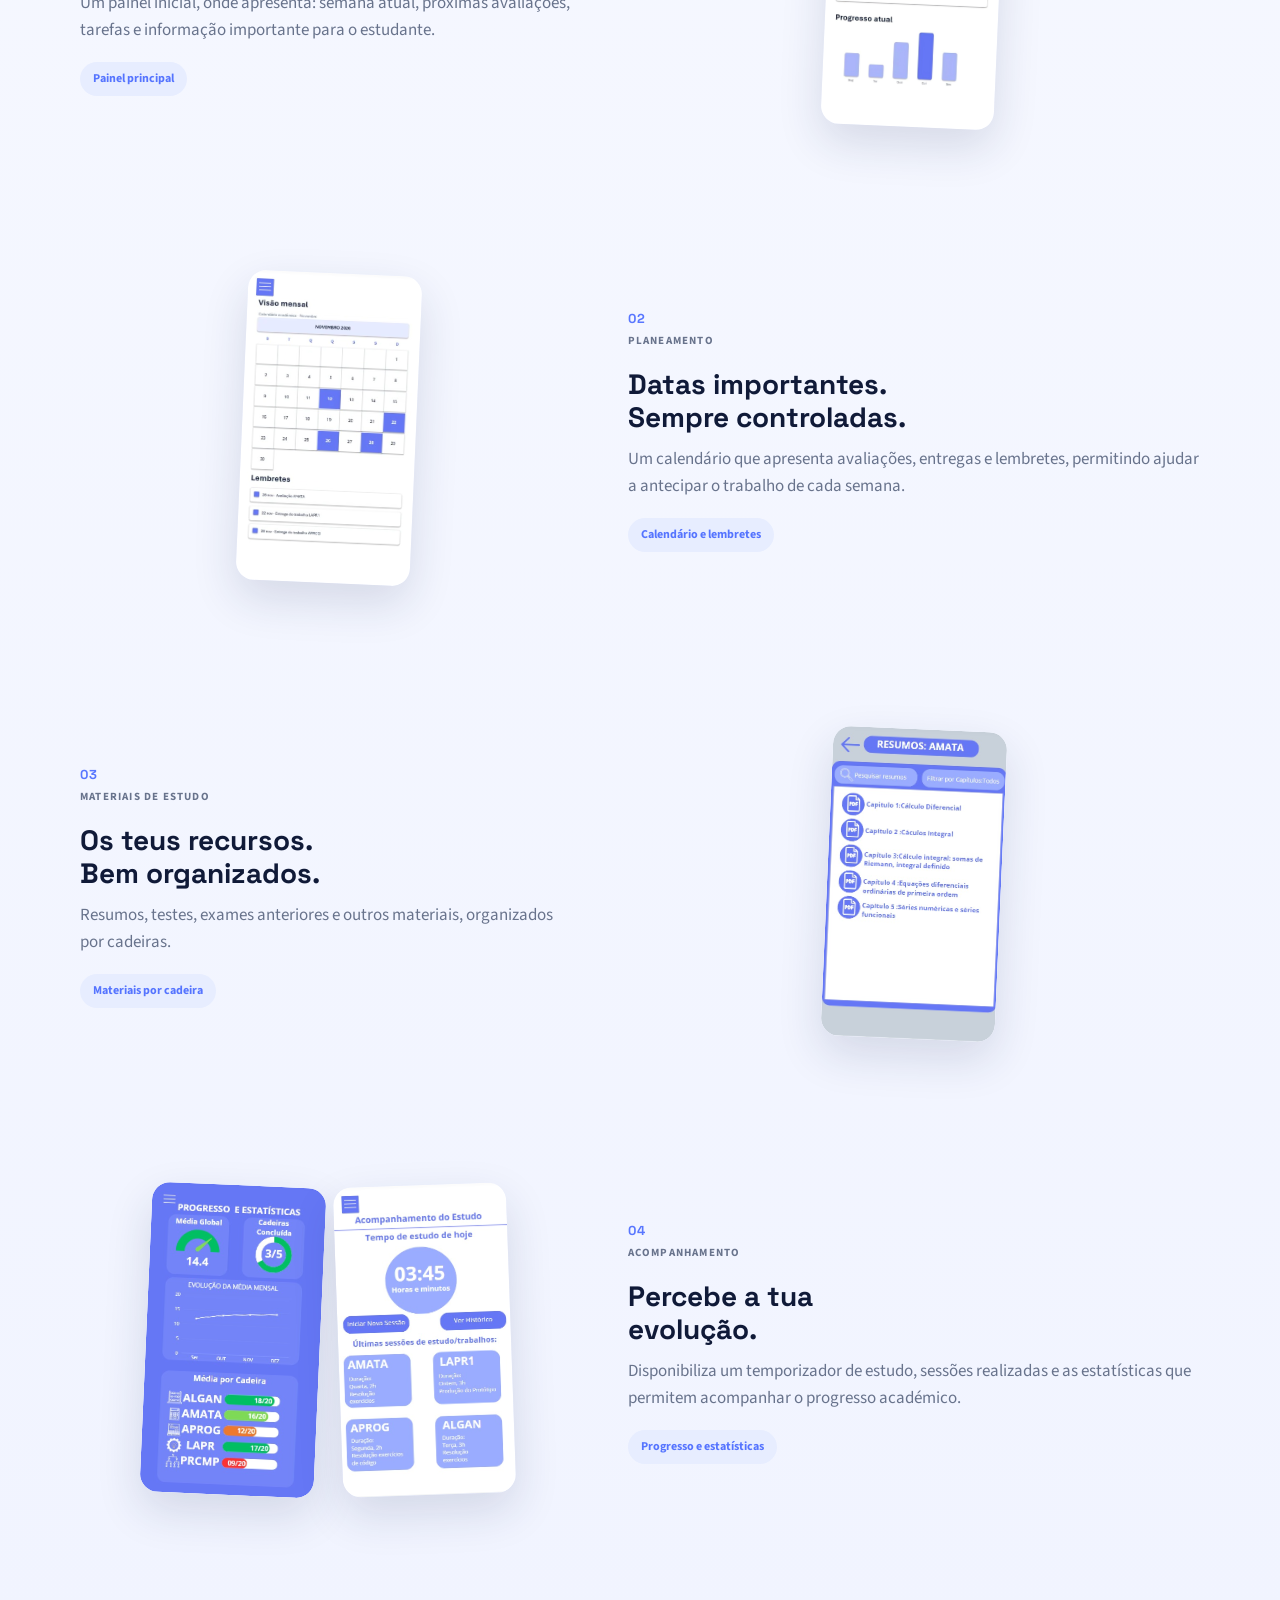
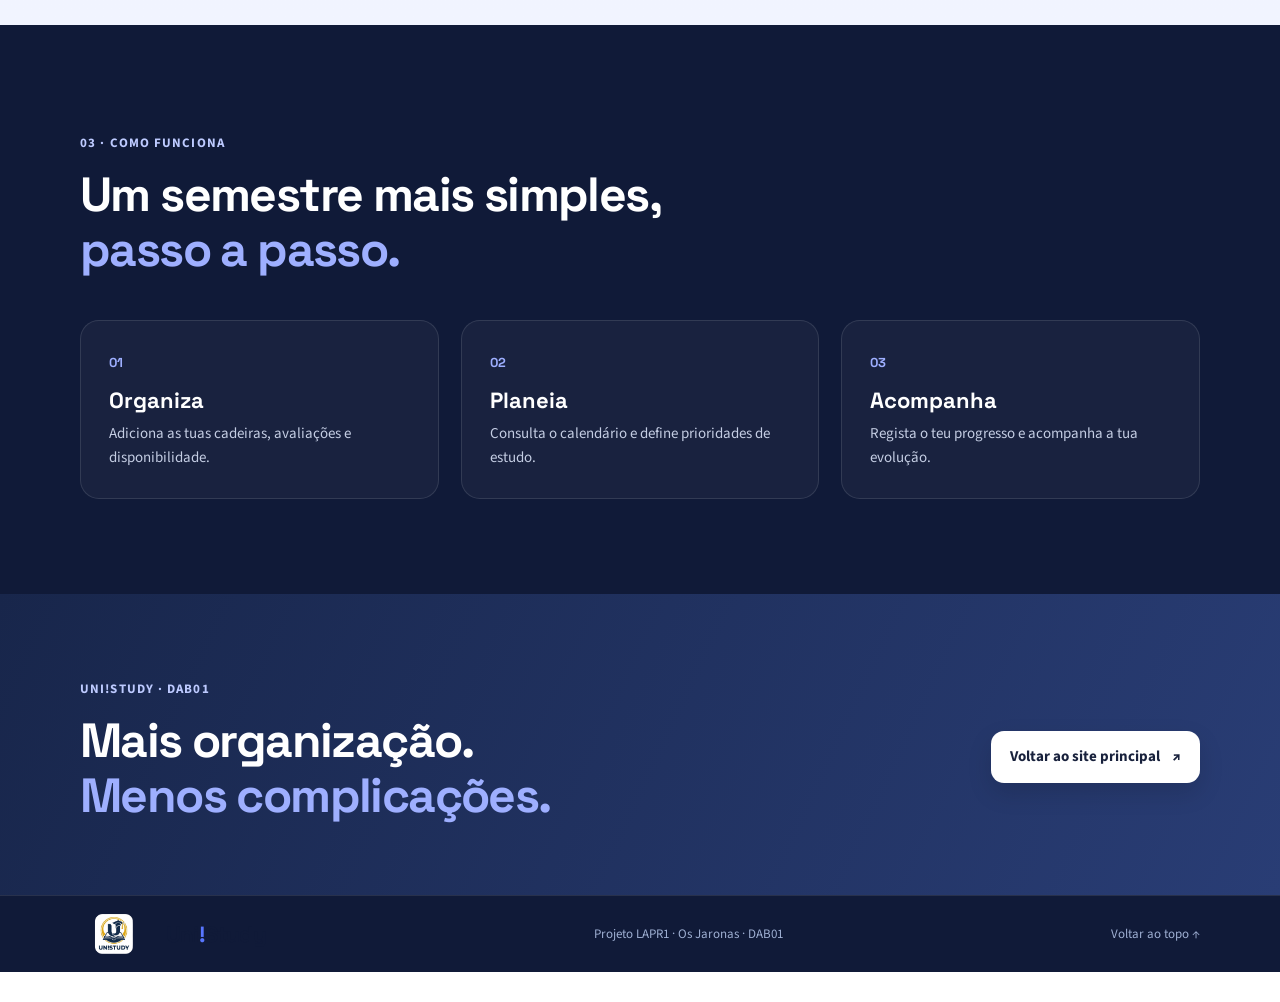
==== commit 26199696: "Swap image sources in aplicacao.html" ====
--- a/aplicacao.html
+++ b/aplicacao.html
@@ -38,7 +38,7 @@
         </div>
         <div class="hero-visual">
           <div class="app-print-card hero-print">
-            <img src="images/image2.jpg" alt="Captura de ecrã da aplicação Uni!Study" width="380" height="340">
+            <img src="images/imagem1.jpeg" alt="Captura de ecrã da aplicação Uni!Study" width="380" height="340">
           </div>
           <div class="floating-label"><span class="floating-dot"></span> O teu espaço académico</div>
           <div class="hero-orbit orbit-a"></div><div class="hero-orbit orbit-b"></div>
@@ -75,7 +75,7 @@
           </div>
           <div class="feature-image">
             <div class="app-print-card">
-              <img src="images/imagem1.jpeg" alt="Ecrã do painel principal" width="380" height="340">
+              <img src="images/image2.jpg" alt="Ecrã do painel principal" width="380" height="340">
             </div>
           </div>
         </article>
@@ -89,7 +89,7 @@
           </div>
           <div class="feature-image">
             <div class="app-print-card">
-              <img src="images/image4.jpeg" alt="Ecrã do calendário da aplicação" width="380" height="340">
+              <img src="images/image3.jpeg" alt="Ecrã do calendário da aplicação" width="380" height="340">
             </div>
           </div>
         </article>
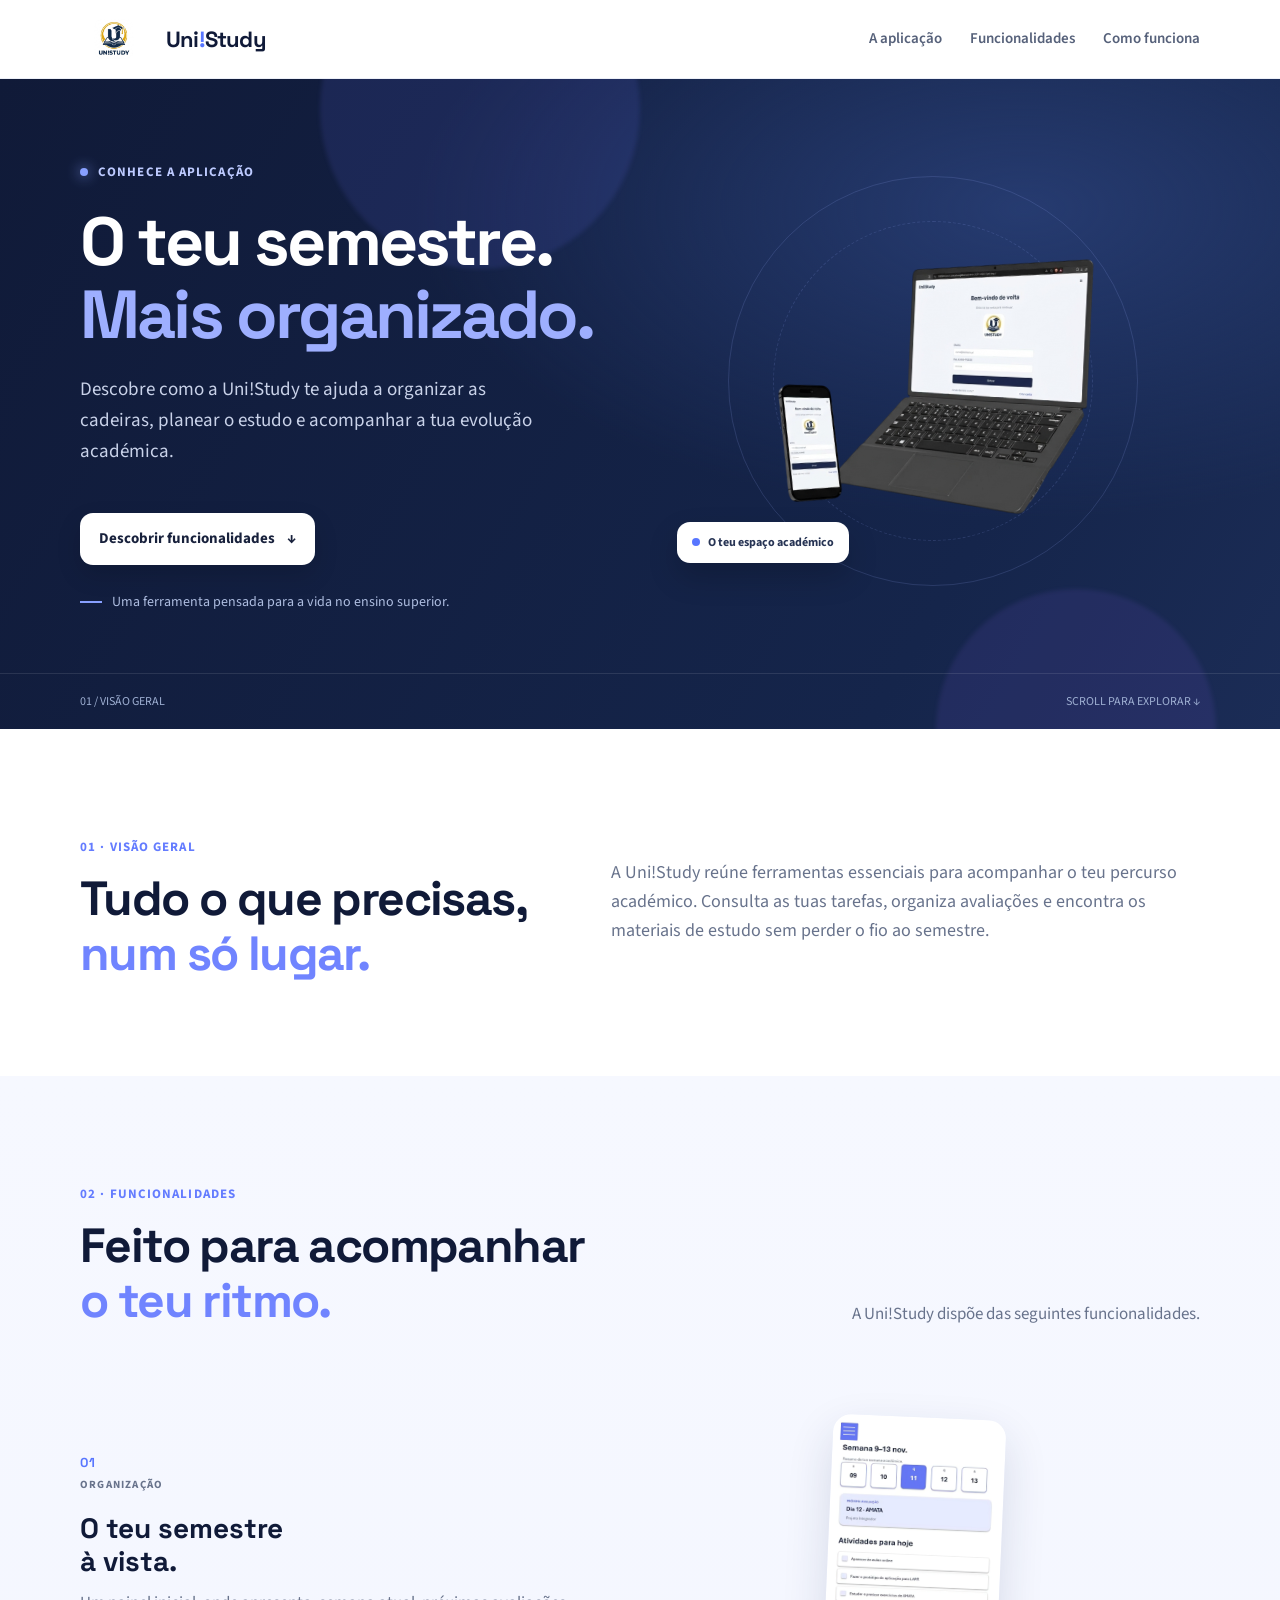
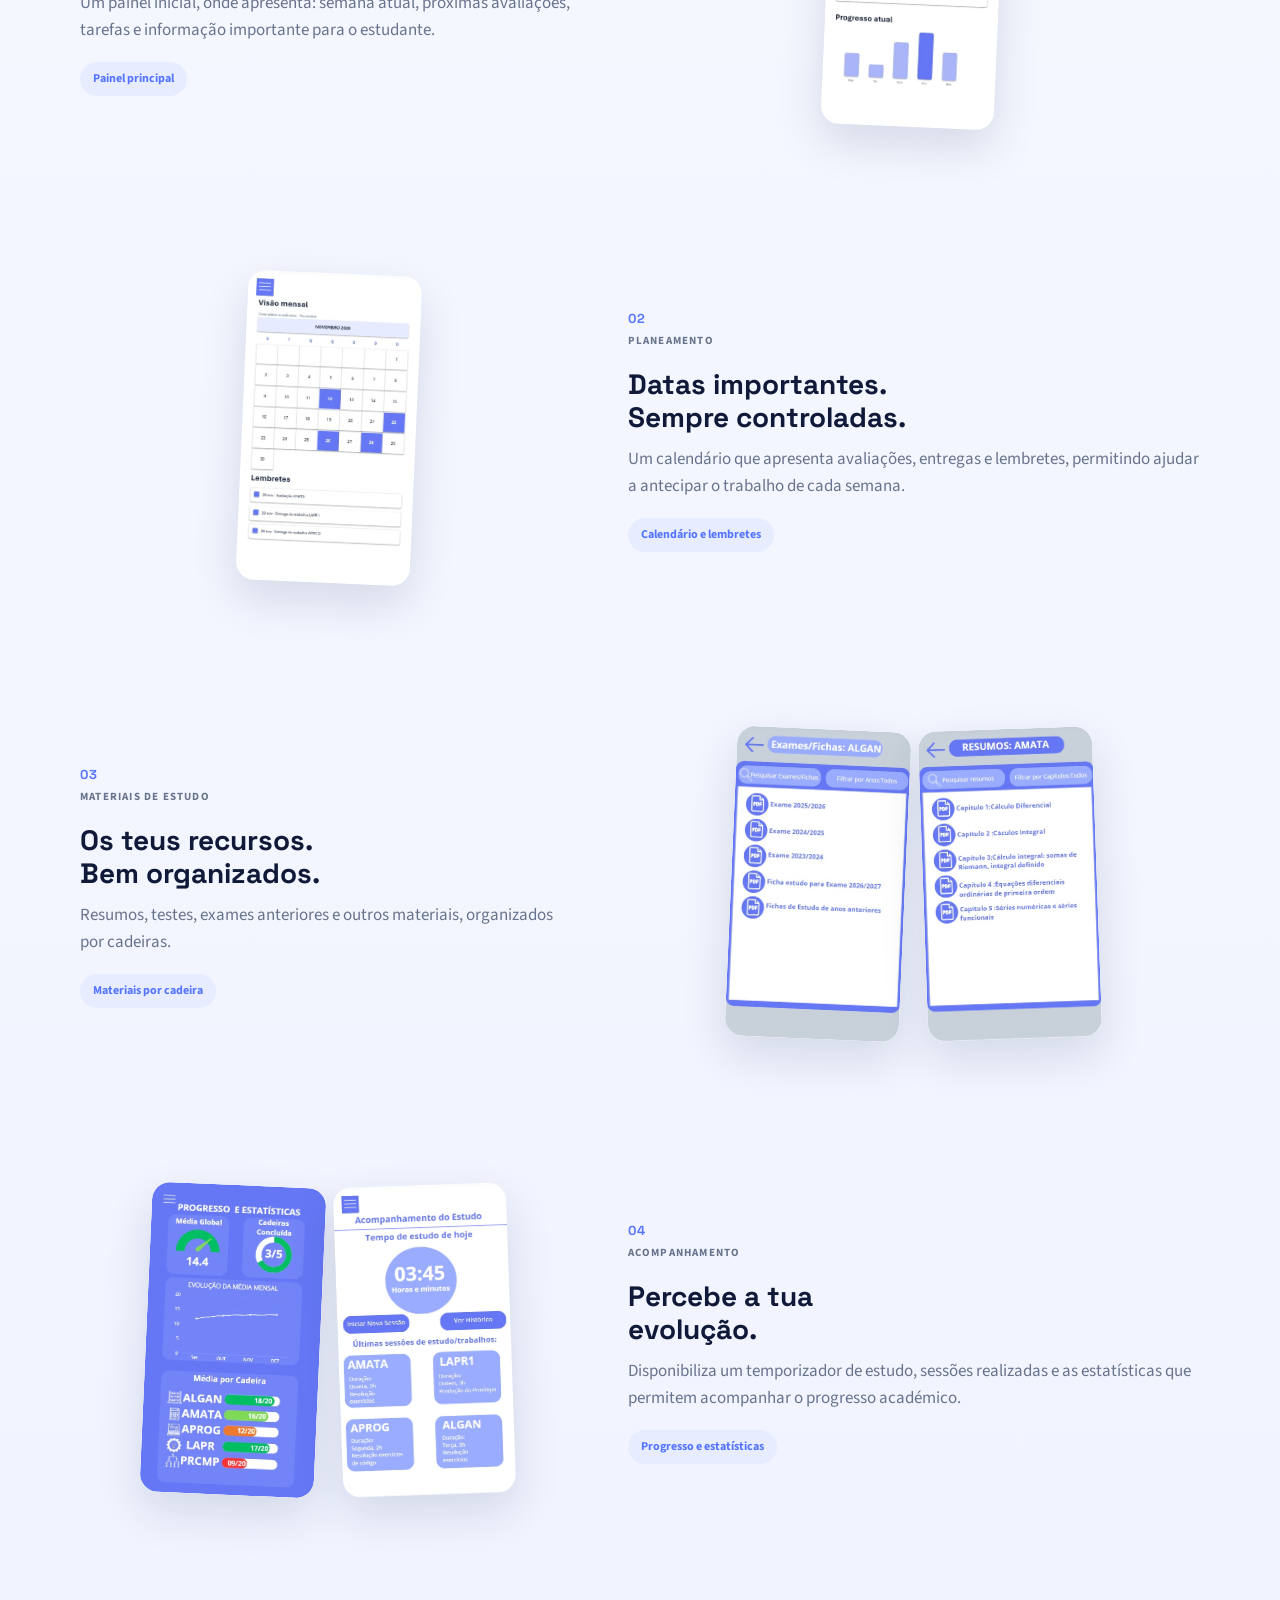
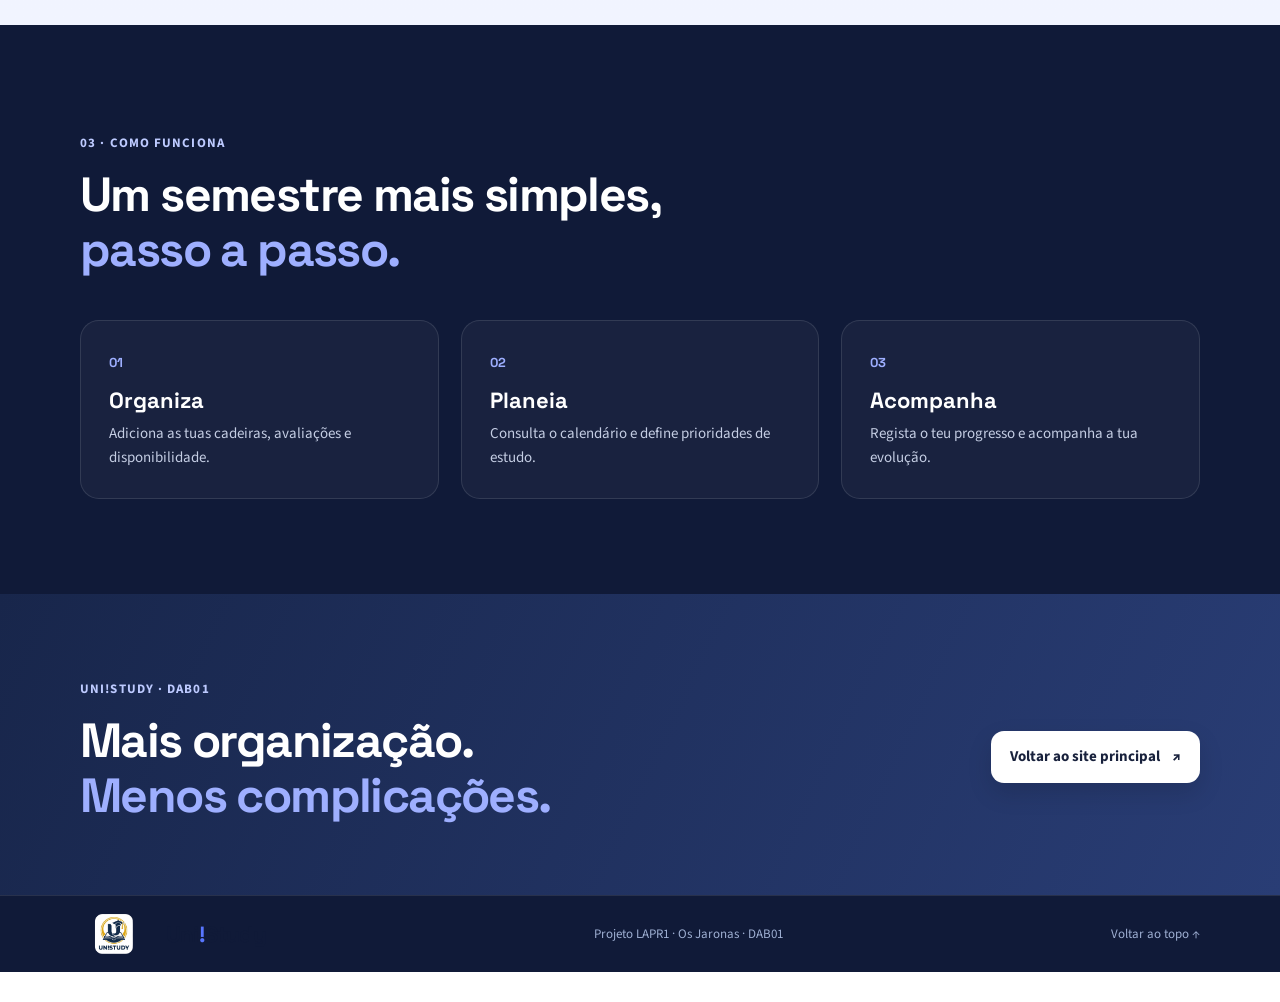
==== commit 6825e184: "Update images in aplicacao.html" ====
--- a/aplicacao.html
+++ b/aplicacao.html
@@ -103,7 +103,10 @@
           </div>
           <div class="feature-image">
             <div class="app-print-card">
-              <img src="images/image5.jpeg" alt="Ecrã dos materiais de estudo" width="380" height="340">
+              <img src="images/image4.jpeg" alt="Ecrã dos materiais de estudo" width="380" height="340">
+            </div>
+            <div class="app-print-card">
+              <img src="images/image5.jpeg" alt="Segundo ecrã dos materiais de estudo" width="380" height="340">
             </div>
           </div>
         </article>
--- a/css/aplicacao.css
+++ b/css/aplicacao.css
@@ -6,10 +6,14 @@
 .app-print-card{position:relative!important;z-index:2!important;width:auto!important;max-width:100%!important;height:auto!important;max-height:360px!important;border-radius:18px!important;overflow:hidden!important;background:transparent!important;border:none!important;box-shadow:0 22px 60px rgba(4,10,29,.42)!important;transform:rotate(2.5deg)!important}
 .app-print-card img{width:auto!important;height:auto!important;max-width:100%!important;max-height:360px!important;border-radius:18px!important;object-fit:contain!important;display:block!important}
 
+/* Só a imagem1 no hero sem sombra nem arredondado */
+.hero-visual .app-print-card,.hero-visual .app-print-card img{border-radius:0!important;box-shadow:none!important;background:transparent!important}
+.hero-visual .app-print-card{overflow:visible!important}
+
 .section{padding:95px 0}.intro-section{background:#fff}.intro-grid{display:grid;grid-template-columns:minmax(0,1fr) minmax(0,1.2fr);gap:40px;align-items:center}.intro-section h2,.section-heading h2,.how-section h2,.closing-section h2{font:700 clamp(34px,4vw,48px)/1.15 var(--font-heading);letter-spacing:-1.6px;margin:0;color:var(--navy)}.intro-text p{margin:0;color:var(--muted);font-size:18px}
 .feature-section{background:linear-gradient(180deg,#f6f8ff,#f1f4ff)}.section-heading{display:flex;justify-content:space-between;align-items:end;gap:30px;margin-bottom:54px}.section-heading>p{margin:0;color:var(--muted);font-size:17px}
 .feature-row{display:grid;grid-template-columns:minmax(0,1fr) minmax(0,1.15fr);gap:50px;align-items:center;margin-bottom:76px}.feature-row:last-child{margin-bottom:0}.feature-row.reverse .feature-copy{order:2}.feature-row.reverse .feature-image{order:1}.feature-number{font:700 13px var(--font-heading);color:var(--blue);letter-spacing:1.2px}.feature-label{font-size:11px;letter-spacing:1.2px;text-transform:uppercase;font-weight:700;color:#8b95ab;margin:6px 0 8px}.feature-copy h3{font:700 28px/1.18 var(--font-heading);margin:0 0 12px;color:var(--navy)}.feature-copy p{margin:0 0 18px;color:var(--muted)}.feature-chip{display:inline-block;padding:7px 13px;border-radius:999px;background:#e7edff;color:#5574ff;font-size:12px;font-weight:700}
-.feature-image{position:relative;min-height:380px;min-width:0;display:flex;flex-wrap:wrap;gap:18px;align-items:center;justify-content:center}.feature-image .app-print-card{box-shadow:0 18px 45px rgba(25,40,85,.14)!important;max-height:310px!important}.feature-image .app-print-card img{max-height:310px!important}.feature-image .app-print-card:nth-child(2){transform:rotate(-2deg)!important}.image-index{position:absolute;bottom:8px;right:12px;z-index:3;font:700 11px var(--font-heading);letter-spacing:1.2px;color:#68738c;background:rgba(255,255,255,.9);padding:5px 10px;border-radius:8px}
+.feature-image{position:relative;min-height:380px;min-width:0;display:flex;flex-wrap:wrap;gap:18px;align-items:center;justify-content:center}.feature-image .app-print-card{box-shadow:0 18px 45px rgba(25,40,85,.14)!important;border-radius:18px!important;overflow:hidden!important;max-height:310px!important}.feature-image .app-print-card img{max-height:310px!important;border-radius:18px!important}.feature-image .app-print-card:nth-child(2){transform:rotate(-2deg)!important}.image-index{position:absolute;bottom:8px;right:12px;z-index:3;font:700 11px var(--font-heading);letter-spacing:1.2px;color:#68738c;background:rgba(255,255,255,.9);padding:5px 10px;border-radius:8px}
 
 .how-section{background:#101a38;color:#fff}.how-section h2{color:#fff}.steps{display:grid;grid-template-columns:repeat(3,minmax(0,1fr));gap:22px;margin-top:42px}.steps article{background:rgba(255,255,255,.04);border:1px solid rgba(255,255,255,.11);border-radius:19px;padding:28px}.steps article span{font:700 13px var(--font-heading);color:#9eafff}.steps article h3{font:700 22px var(--font-heading);margin:10px 0 8px}.steps article p{margin:0;color:#c4cde3;font-size:15px}
 .closing-section{padding:72px 0;background:linear-gradient(115deg,#18264b,#293d75);color:#fff}.closing-section h2{color:#fff}.closing-inner{display:flex;align-items:center;justify-content:space-between;gap:24px;flex-wrap:wrap}
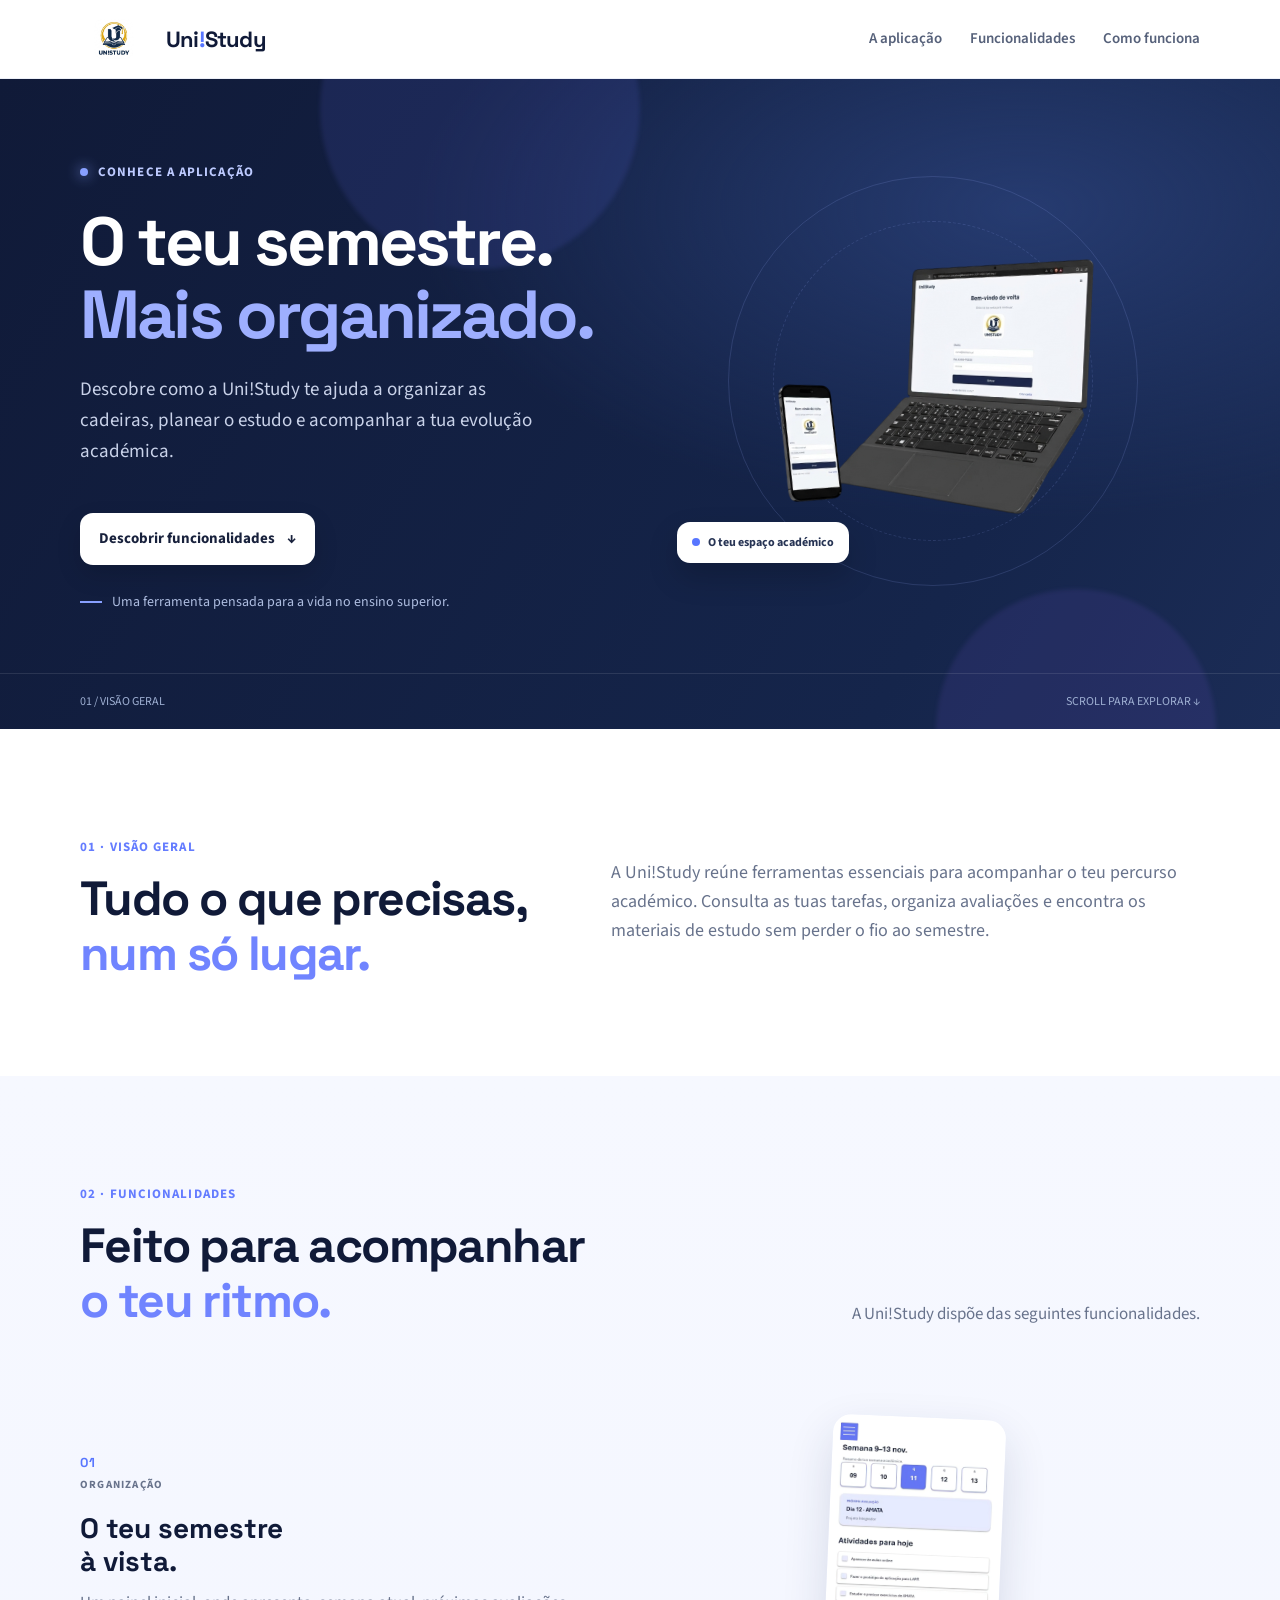
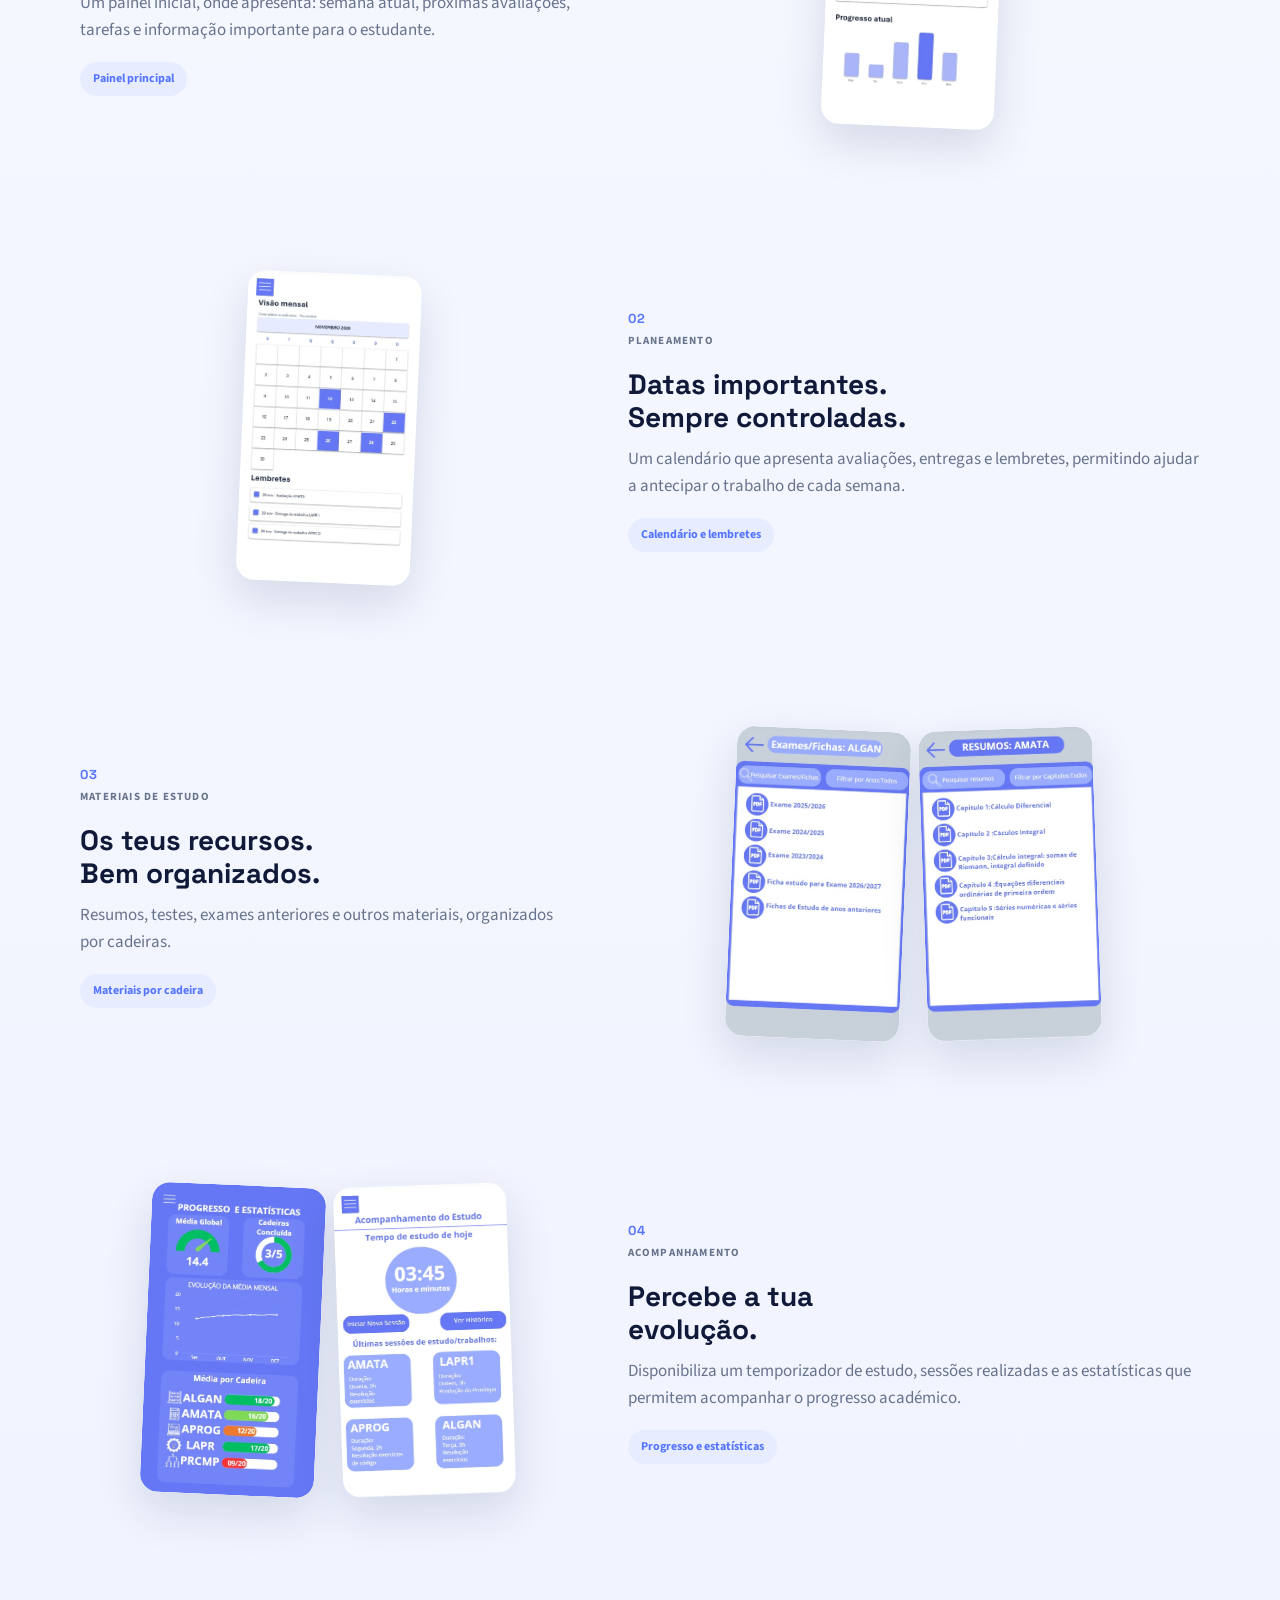
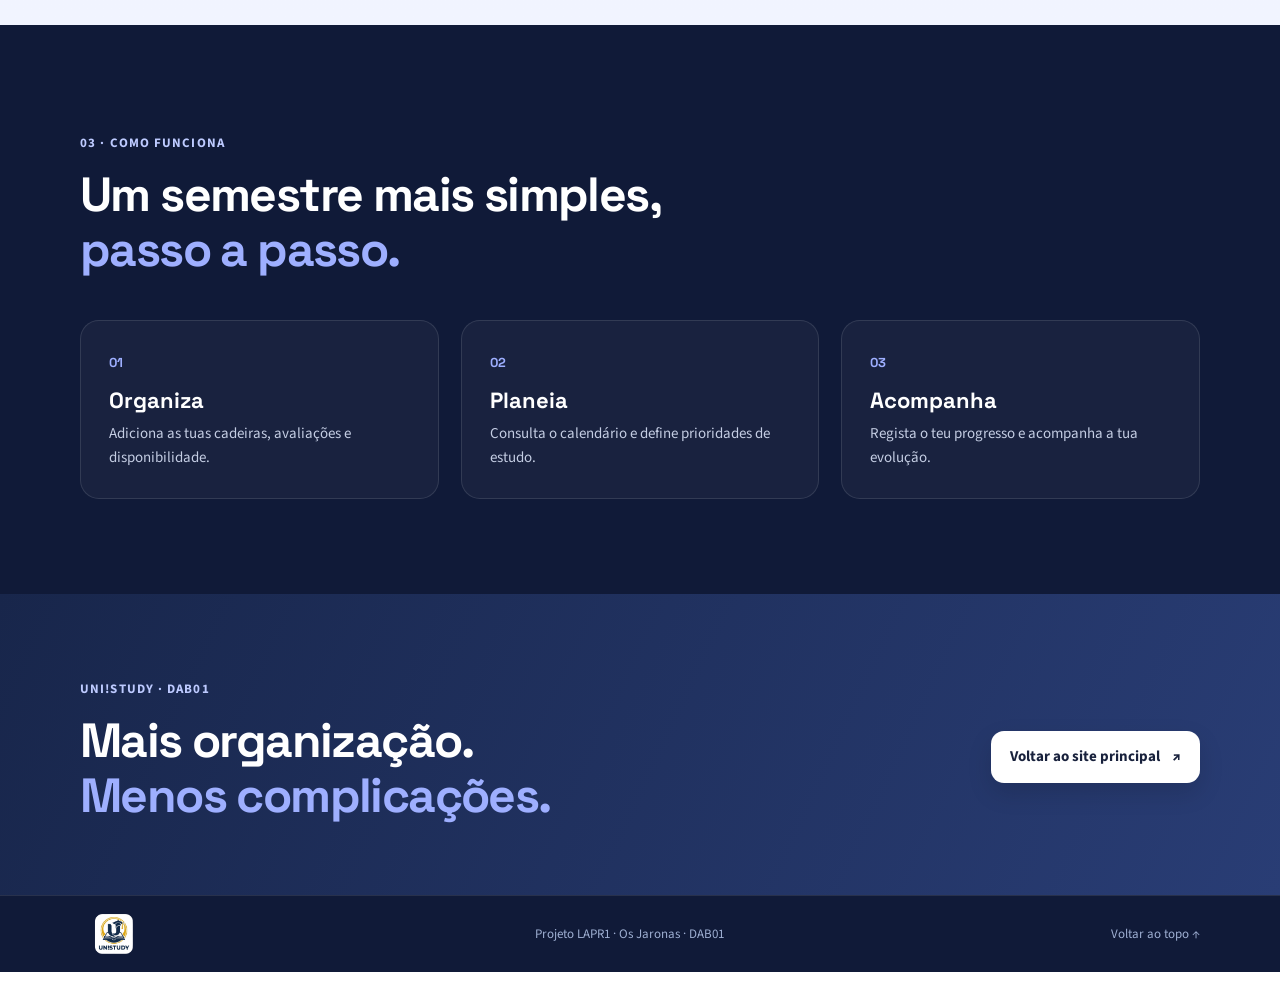
==== commit d3979b72: "Remove span from footer brand name" ====
--- a/aplicacao.html
+++ b/aplicacao.html
@@ -154,7 +154,6 @@
     <div class="container footer-inner">
       <a class="brand footer-brand" href="index.html" style="display:flex;align-items:center;gap:18px;text-decoration:none;color:#101a38;font:700 22px 'Space Grotesk',sans-serif;letter-spacing:-.8px;">
         <img src="images/App-logo.png" alt="Logótipo Uni!Study" class="brand-logo" style="width:68px;height:68px;max-width:none;max-height:none;object-fit:contain;transform:scale(2);transform-origin:center;display:block;">
-        <span>Uni<span style="color:#5876ff;">!</span>Study</span>
       </a>
       <span>Projeto LAPR1 · Os Jaronas · DAB01</span>
       <a href="#top" onclick="window.scrollTo({top:0,behavior:'smooth'});return false;">Voltar ao topo ↑</a>
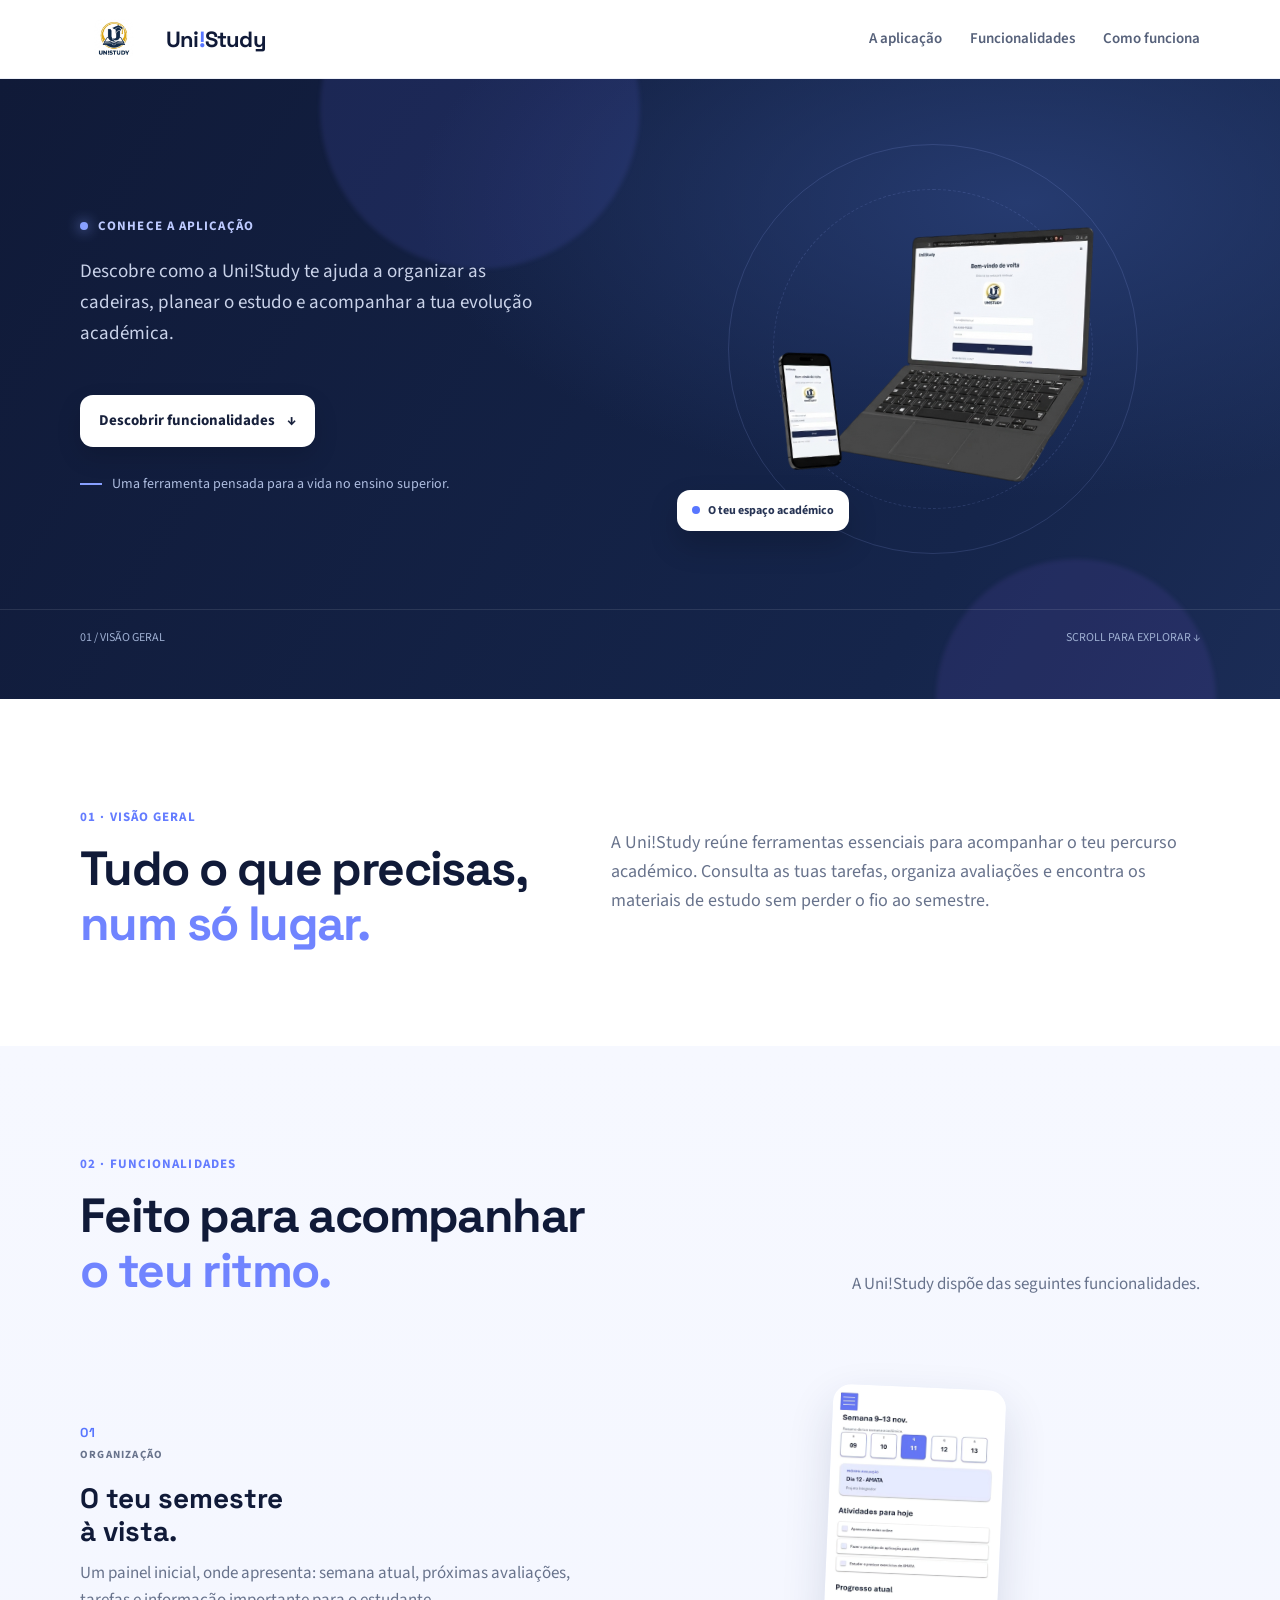
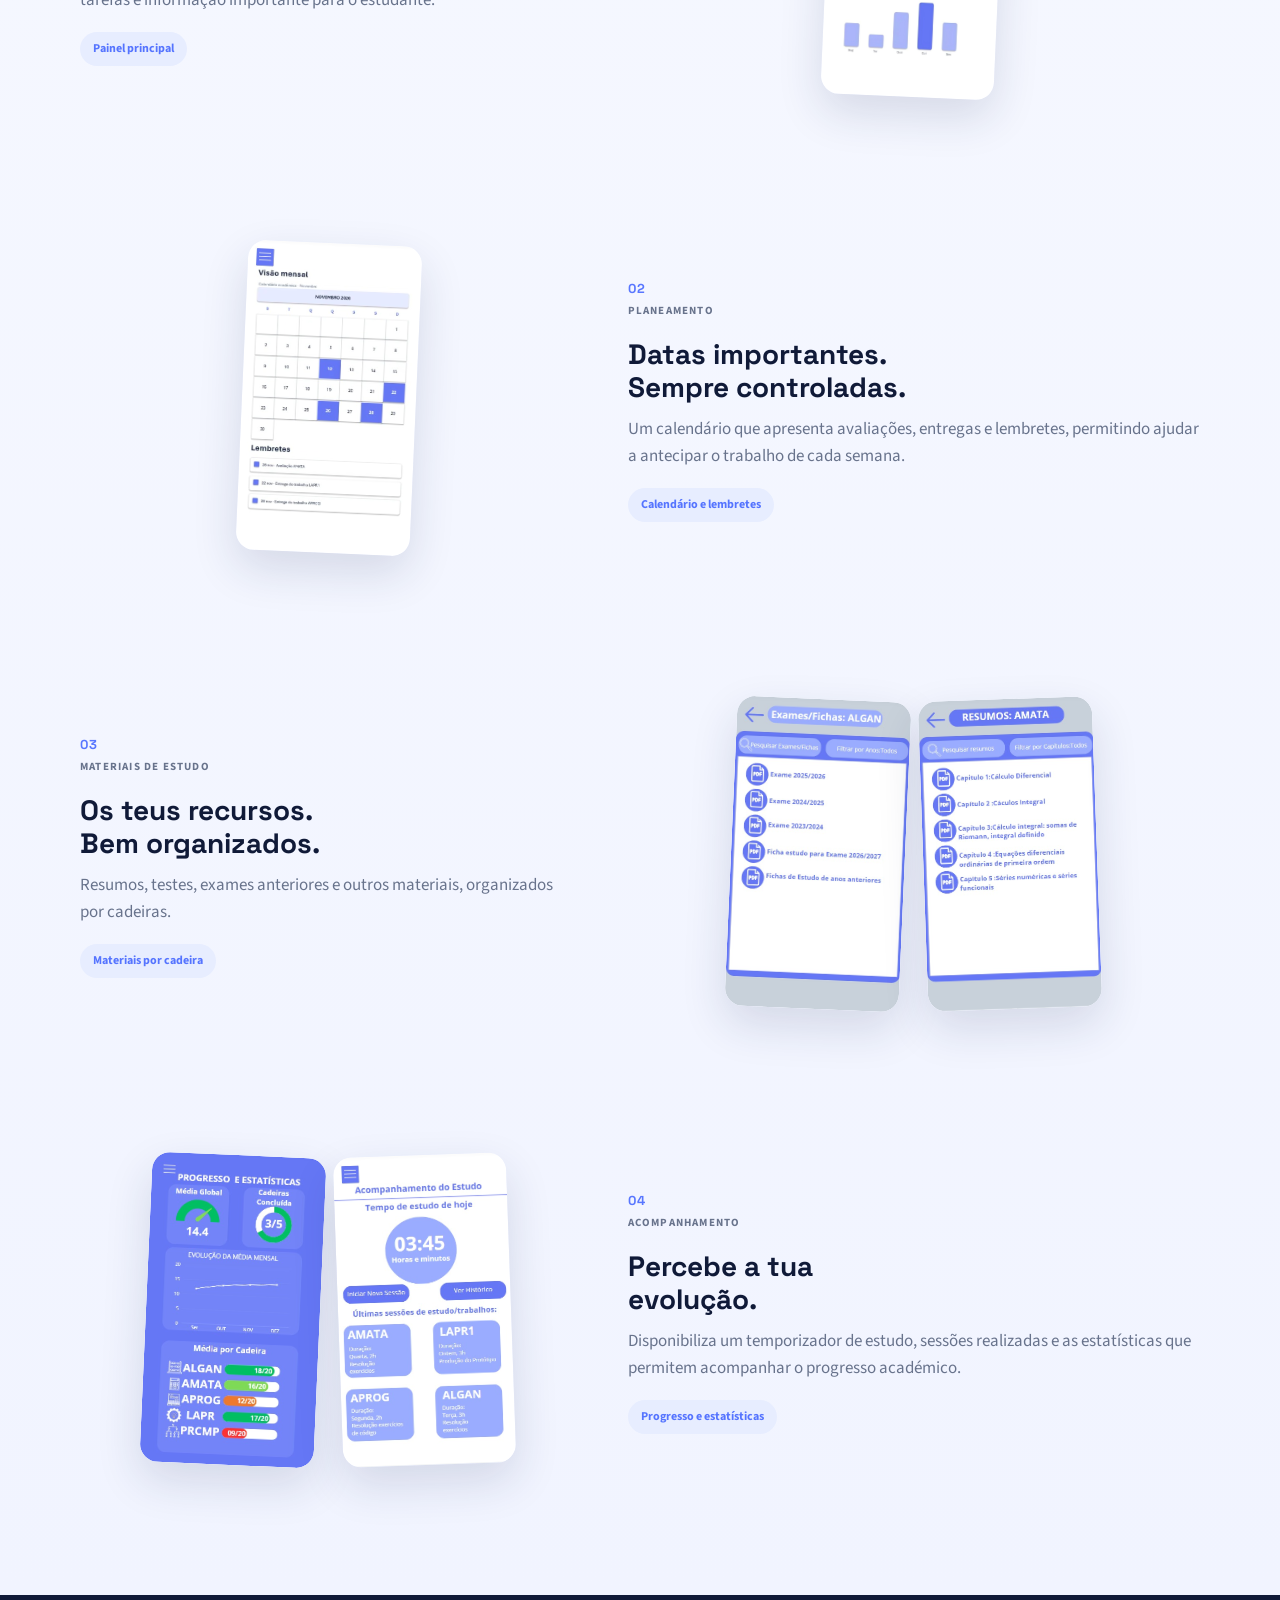
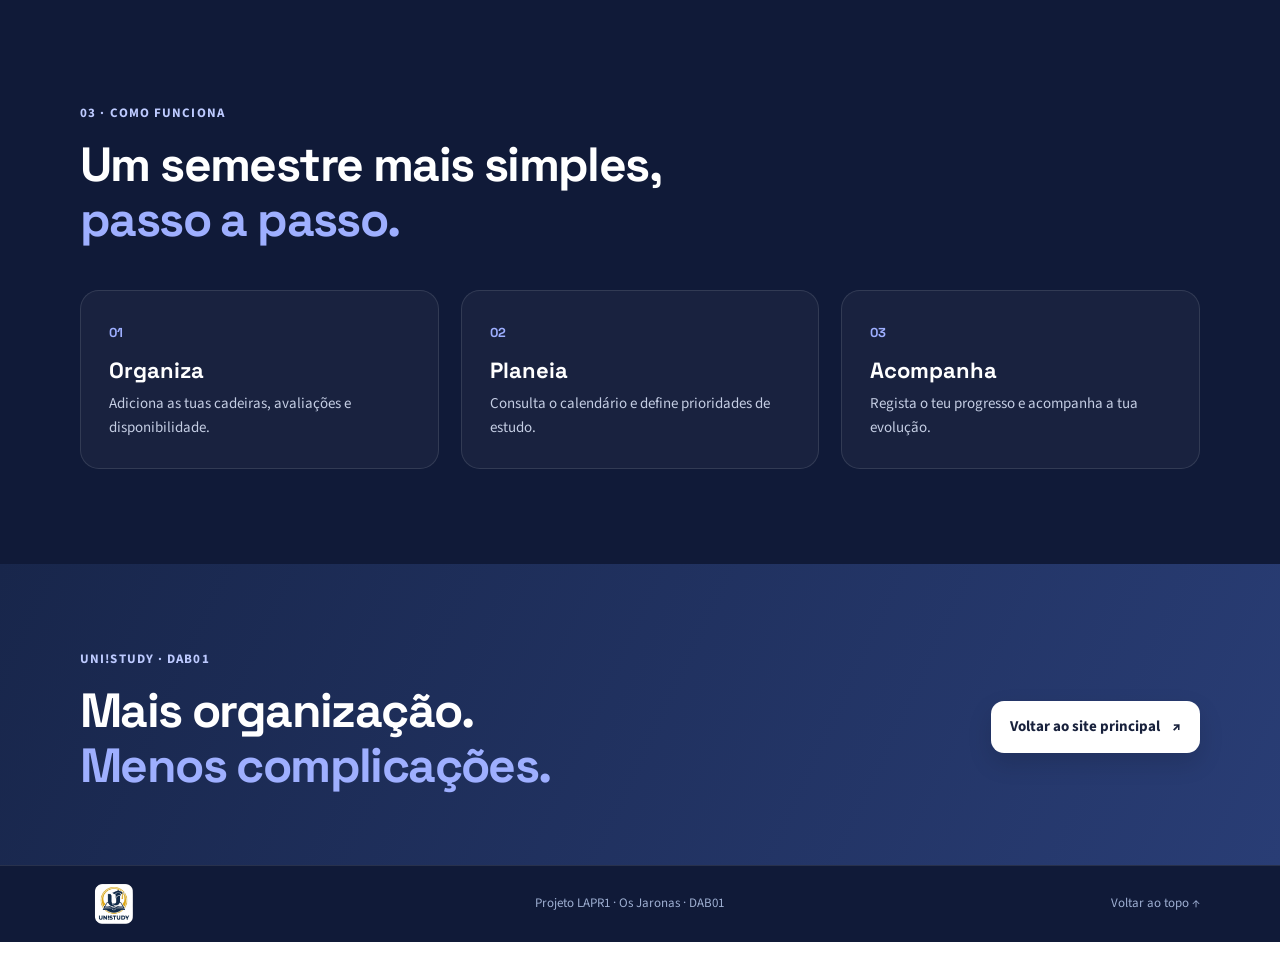
==== commit d04c8da7: "Remove heading from hero section Removed the heading about the semester from the hero section." ====
--- a/aplicacao.html
+++ b/aplicacao.html
@@ -31,7 +31,6 @@
       <div class="container hero-grid">
         <div class="hero-copy">
           <p class="eyebrow"><span></span> CONHECE A APLICAÇÃO</p>
-          <h1>O teu semestre.<br><em>Mais organizado.</em></h1>
           <p class="hero-description">Descobre como a Uni!Study te ajuda a organizar as cadeiras, planear o estudo e acompanhar a tua evolução académica.</p>
           <a class="button button-light" href="#visao-geral">Descobrir funcionalidades <span>↓</span></a>
           <div class="hero-note"><span class="note-line"></span> Uma ferramenta pensada para a vida no ensino superior.</div>
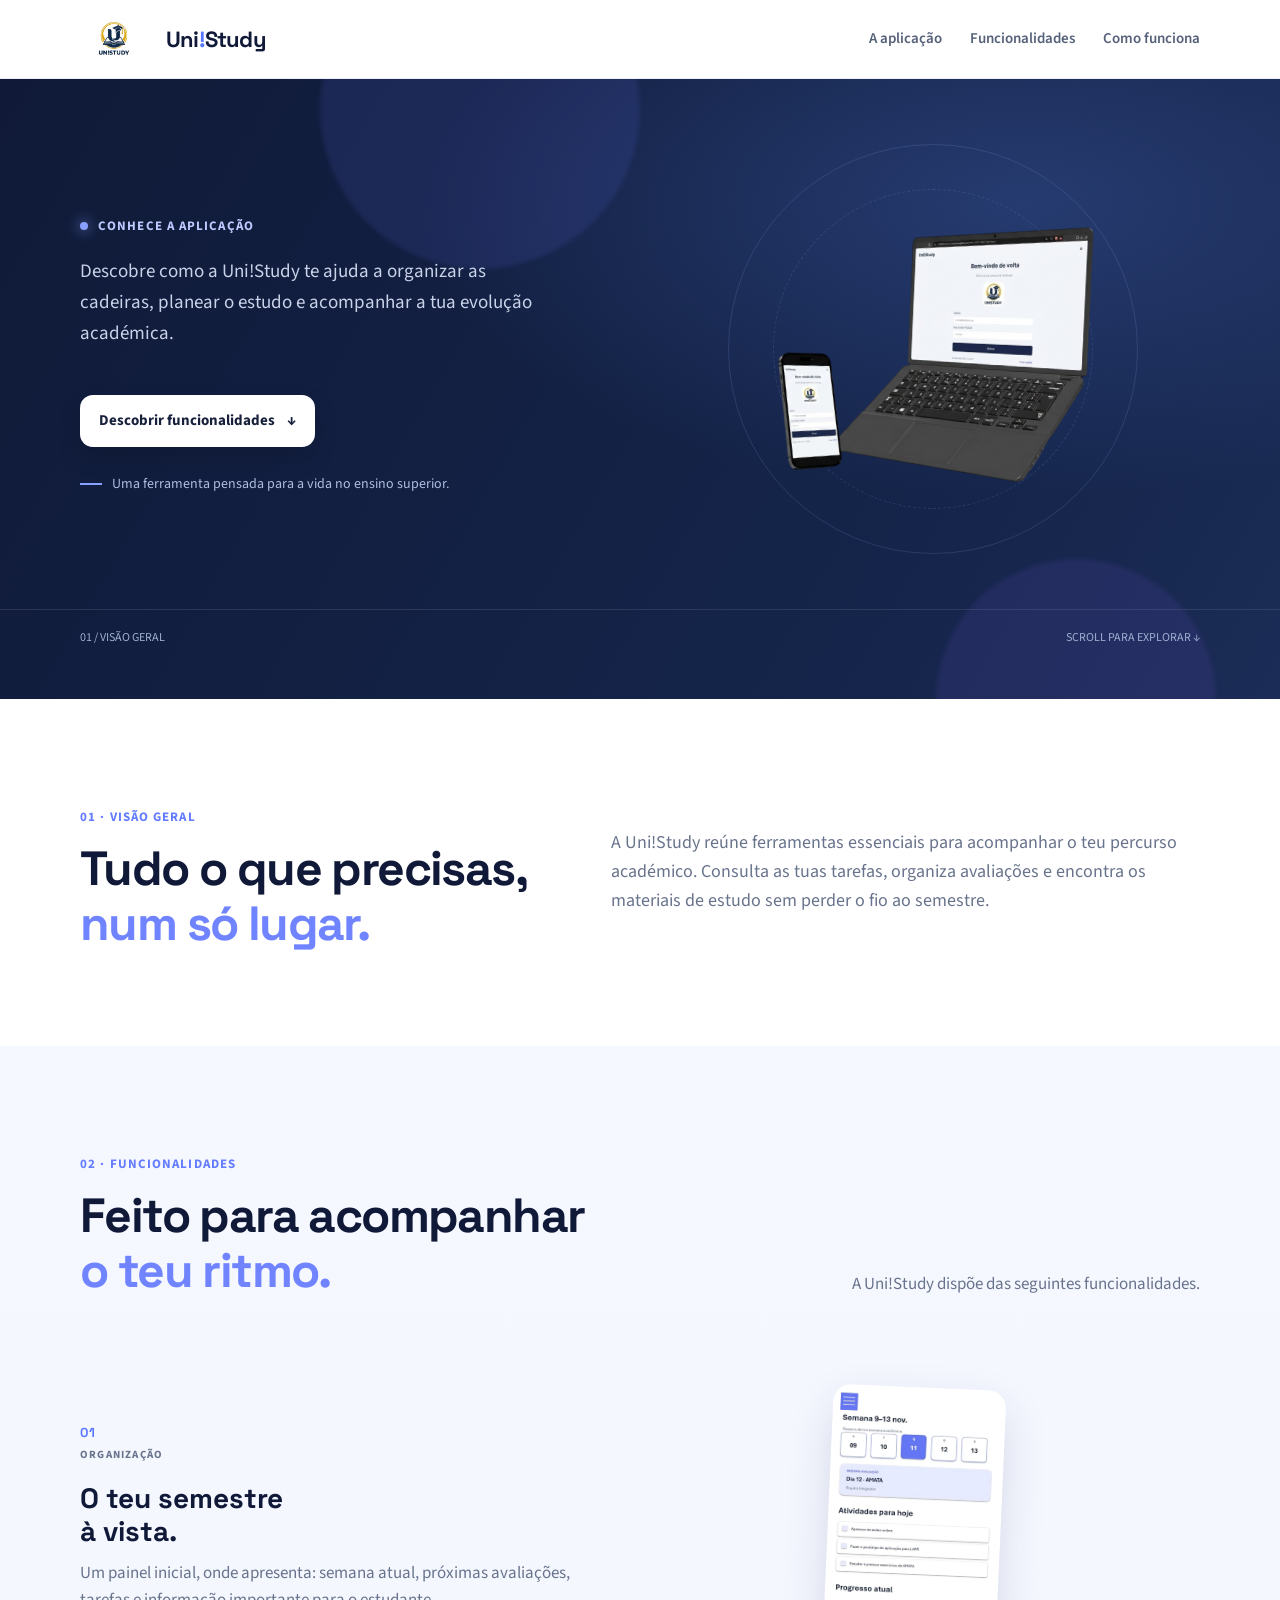
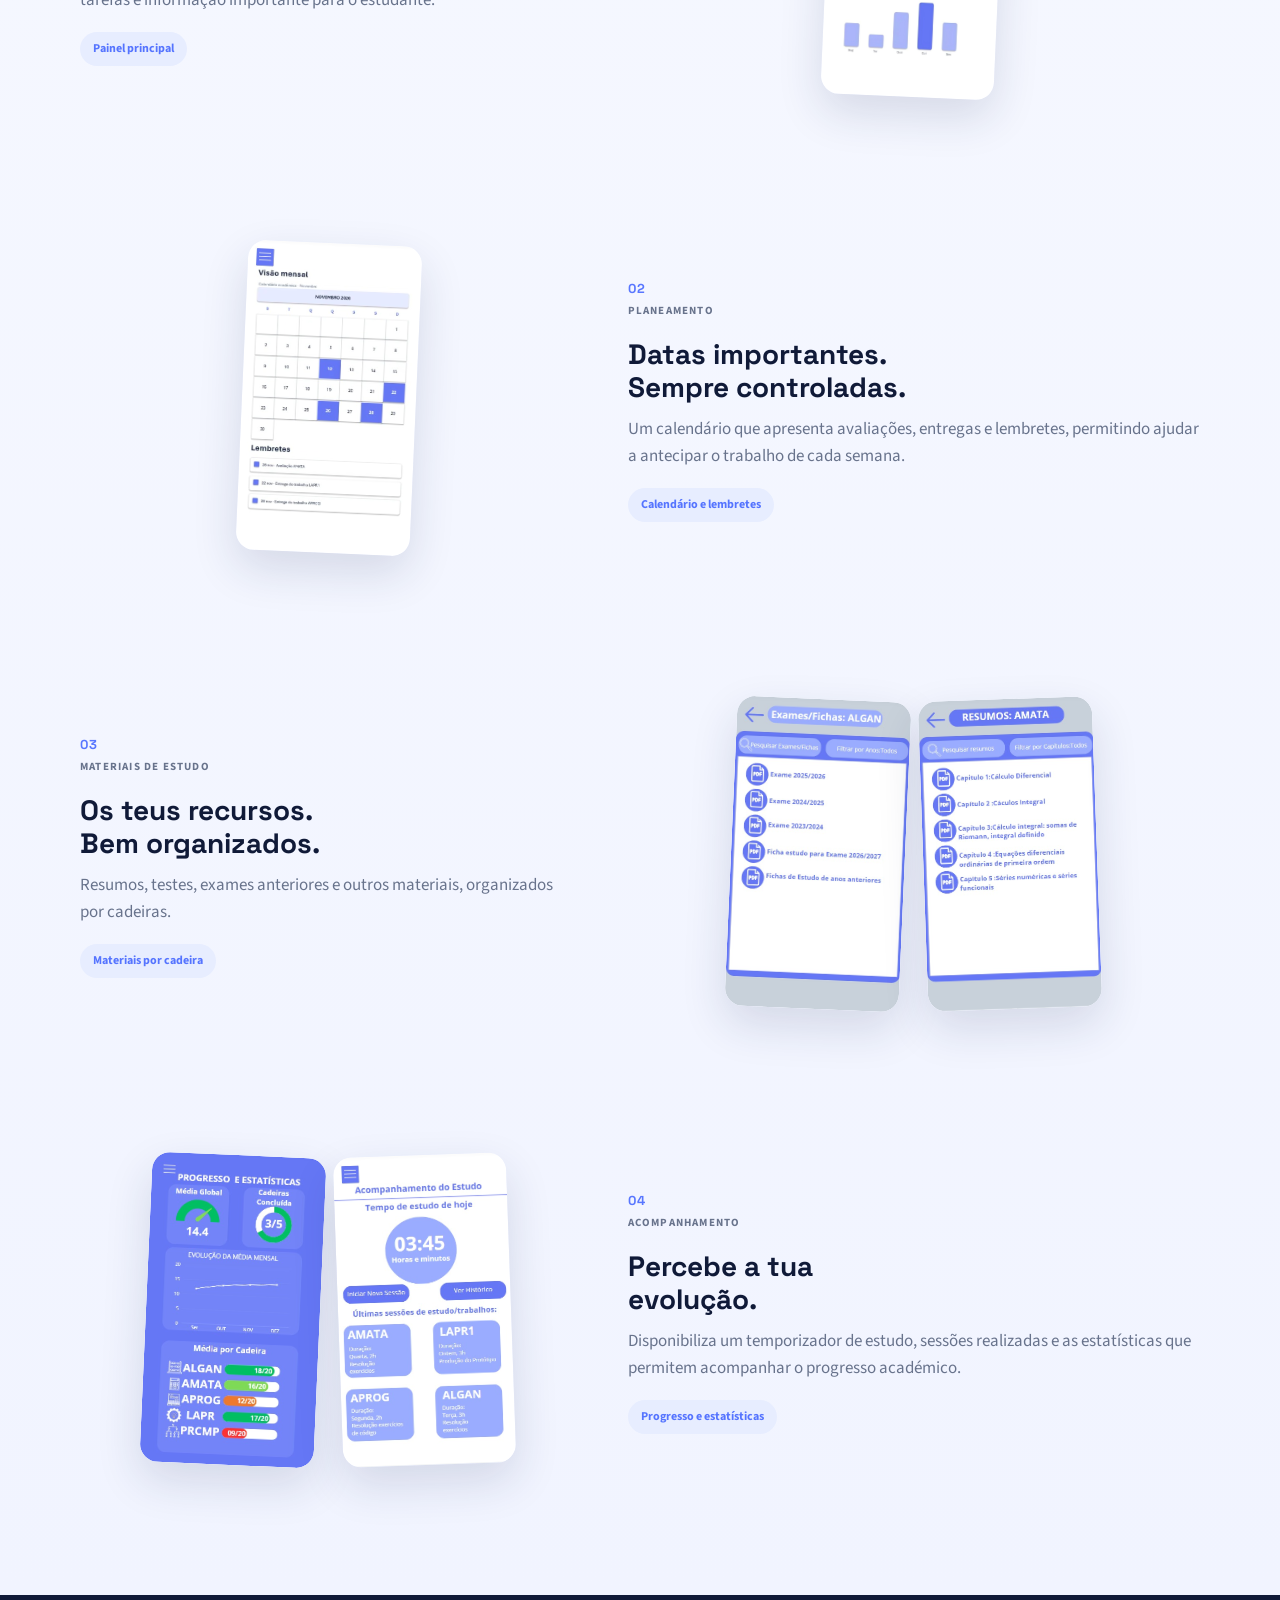
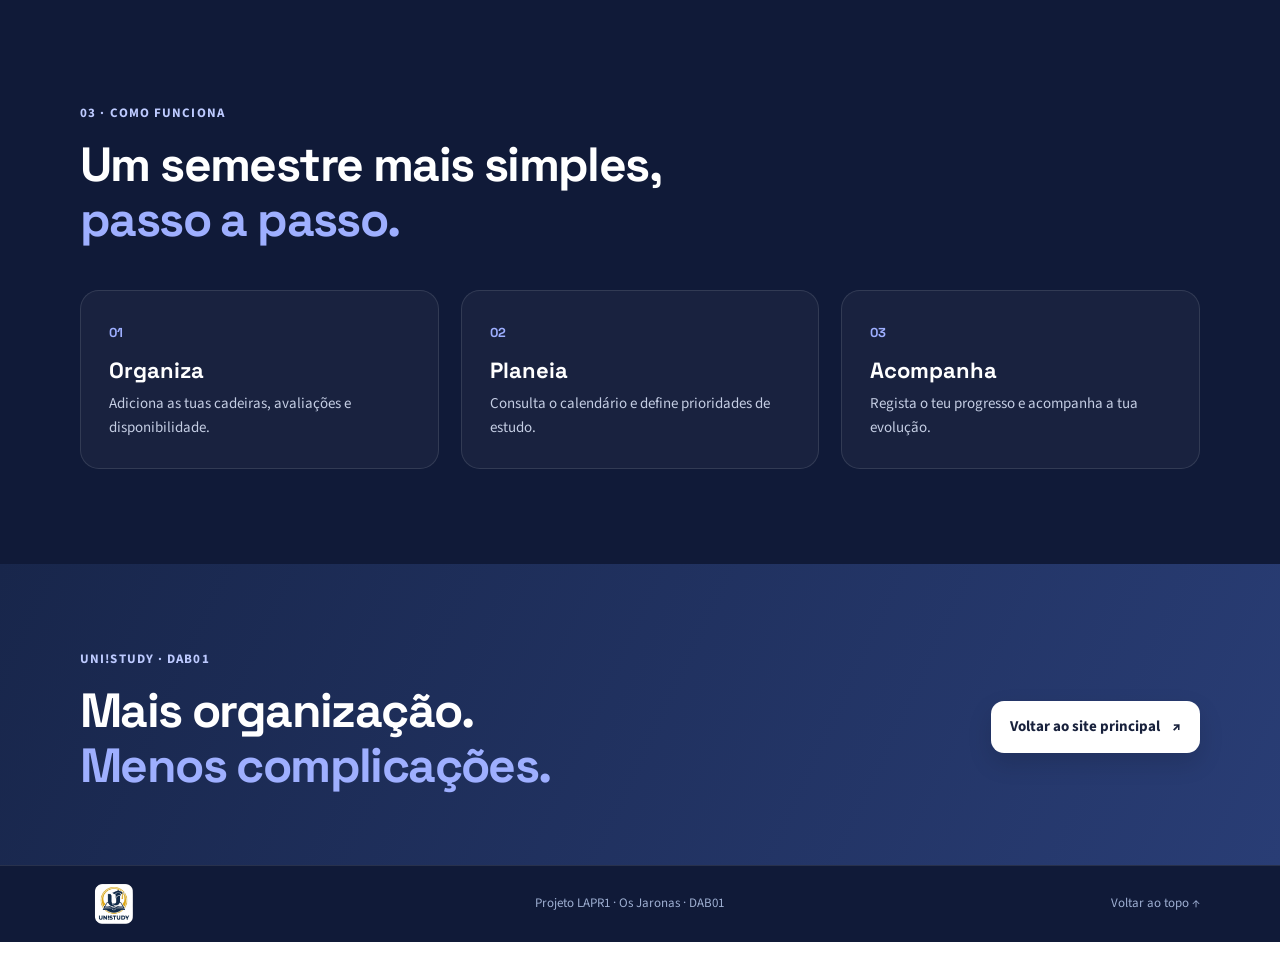
==== commit eda7084d: "Remove floating label from hero section Removed the floating label for academic space." ====
--- a/aplicacao.html
+++ b/aplicacao.html
@@ -39,7 +39,6 @@
           <div class="app-print-card hero-print">
             <img src="images/imagem1.jpeg" alt="Captura de ecrã da aplicação Uni!Study" width="380" height="340">
           </div>
-          <div class="floating-label"><span class="floating-dot"></span> O teu espaço académico</div>
           <div class="hero-orbit orbit-a"></div><div class="hero-orbit orbit-b"></div>
         </div>
       </div>
